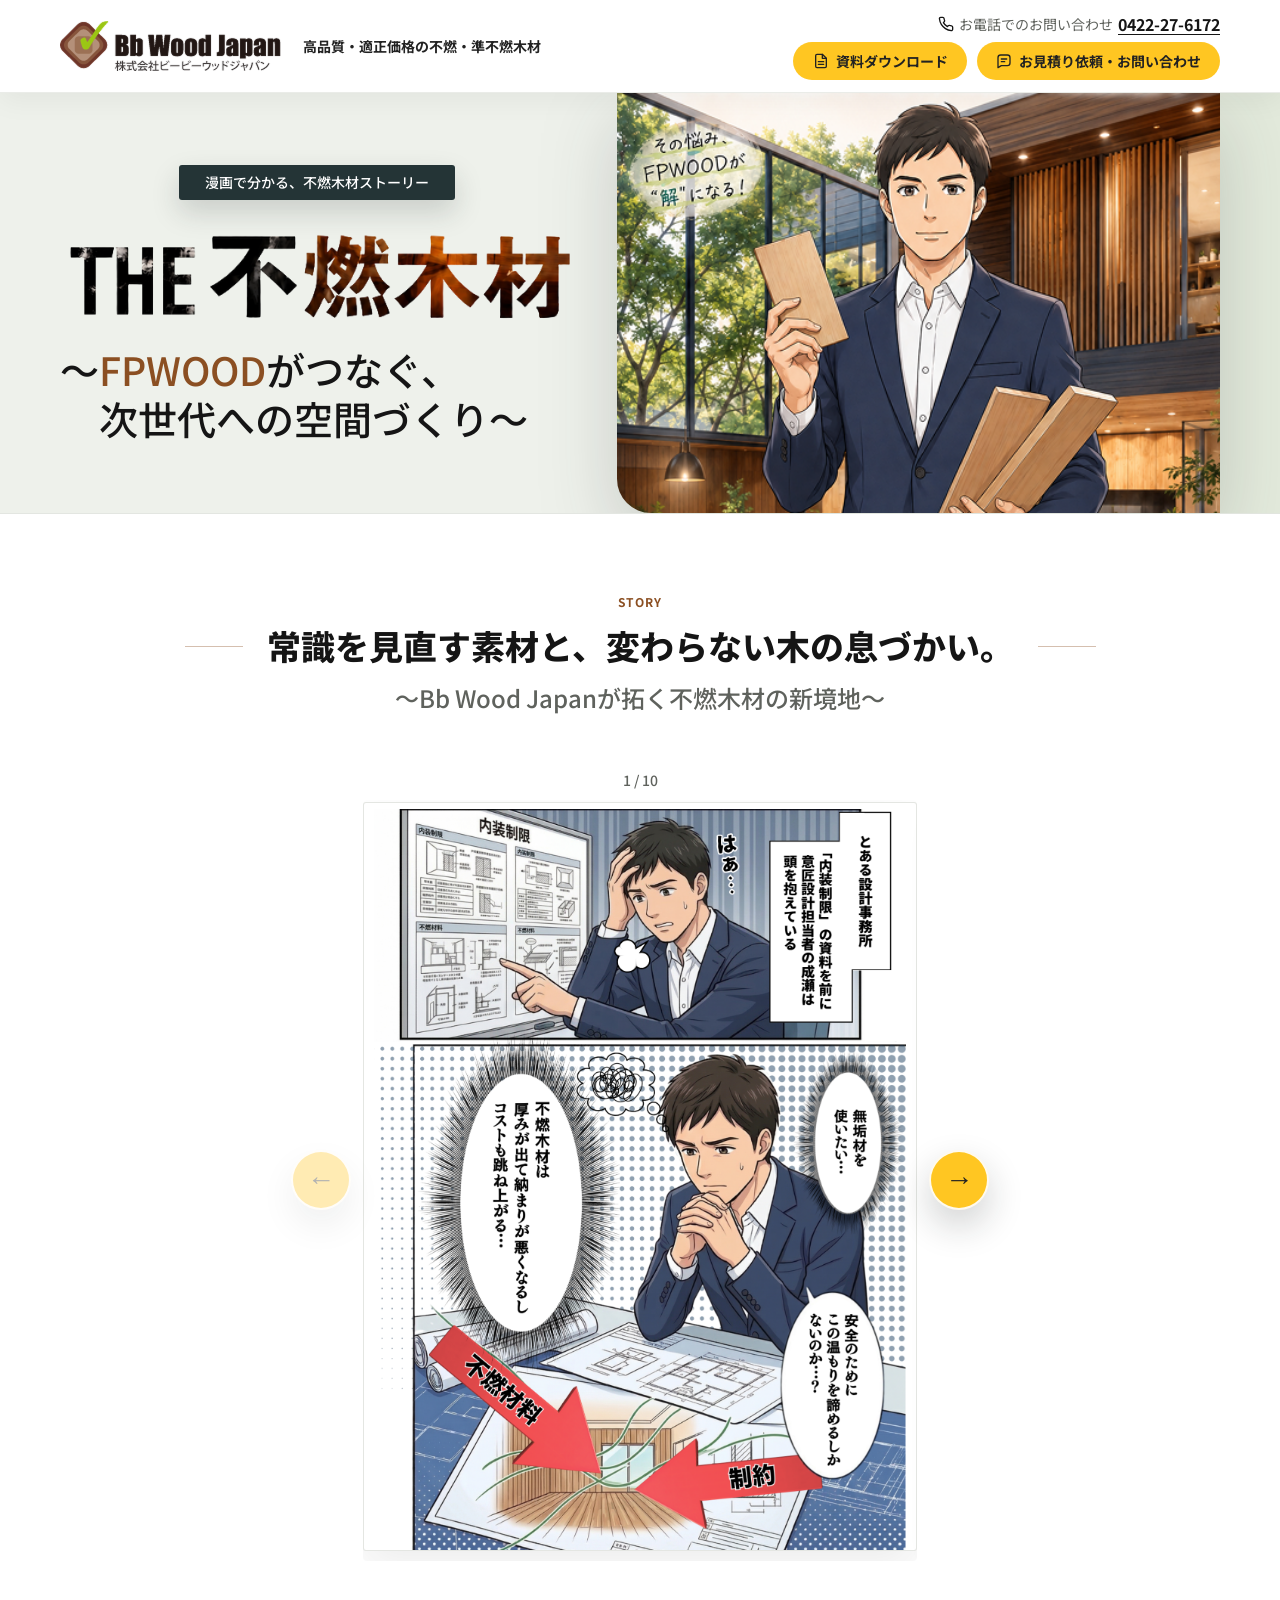
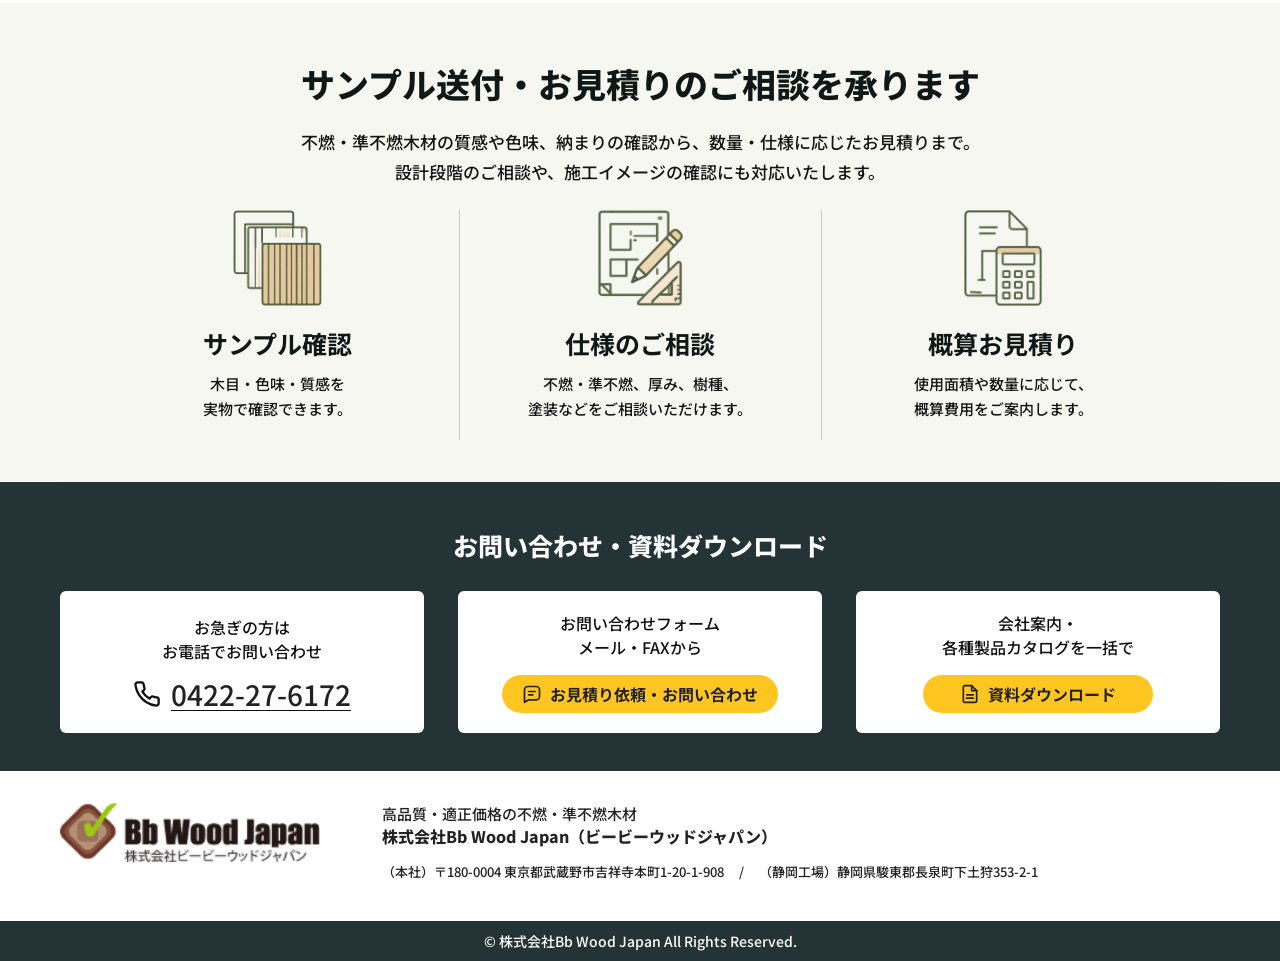
==== lp/manga_n/index.html @ b5bf2263 "Add separate manga LP variants" ====
<!doctype html>
<html lang="ja">
  <head>
    <meta charset="UTF-8" />
    <meta name="viewport" content="width=device-width, initial-scale=1.0" />
    <title>&#x6F2B;&#x753B;&#x3067;&#x5206;&#x304B;&#x308B;&#x3001;&#x4E0D;&#x71C3;&#x6728;&#x6750;&#x30B9;&#x30C8;&#x30FC;&#x30EA;&#x30FC; &#xFF5C; THE &#x4E0D;&#x71C3;&#x6728;&#x6750; &#xFF5E;FPWOOD&#x304C;&#x3064;&#x306A;&#x3050;&#x3001; &#x6B21;&#x4E16;&#x4EE3;&#x3078;&#x306E;&#x7A7A;&#x9593;&#x3065;&#x304F;&#x308A;&#xFF5E; | &#x682A;&#x5F0F;&#x4F1A;&#x793E;Bb Wood Japan</title>
    <link rel="preconnect" href="https://fonts.googleapis.com" />
    <link rel="preconnect" href="https://fonts.gstatic.com" crossorigin />
    <link href="https://fonts.googleapis.com/css2?family=Noto+Sans+JP:wght@400;500;700;800;900&display=swap" rel="stylesheet" />
    <link rel="stylesheet" href="../../assets/css/style.css" />
  </head>
  <body class="manga-slideshow-page manga-single-page">
    <header class="topbar">
      <div class="container topbar-inner">
        <input class="nav-toggle" type="checkbox" id="nav-toggle" />
        <div class="brand">
          <img class="logo-mark" src="../../assets/images/logo.png" alt="" />
          <p class="brand-tagline">&#x9AD8;&#x54C1;&#x8CEA;&#x30FB;&#x9069;&#x6B63;&#x4FA1;&#x683C;&#x306E;&#x4E0D;&#x71C3;&#x30FB;&#x6E96;&#x4E0D;&#x71C3;&#x6728;&#x6750;</p>
        </div>
        <label class="menu-button menu-open" for="nav-toggle" aria-label="menu">
          <span></span>
          <span></span>
          <span></span>
        </label>
        <div class="header-actions">
          <label class="menu-button menu-close" for="nav-toggle" aria-label="close menu">
            <span></span>
            <span></span>
            <span></span>
          </label>
          <p class="header-phone">
            <svg class="header-icon" aria-hidden="true" viewBox="0 0 24 24">
              <path d="M22 16.92v3a2 2 0 0 1-2.18 2 19.79 19.79 0 0 1-8.63-3.07 19.5 19.5 0 0 1-6-6A19.79 19.79 0 0 1 2.12 4.18 2 2 0 0 1 4.11 2h3a2 2 0 0 1 2 1.72c.13.96.35 1.9.66 2.81a2 2 0 0 1-.45 2.11L8.09 9.91a16 16 0 0 0 6 6l1.27-1.27a2 2 0 0 1 2.11-.45c.91.31 1.85.53 2.81.66A2 2 0 0 1 22 16.92Z" />
            </svg>
            <span>&#x304A;&#x96FB;&#x8A71;&#x3067;&#x306E;&#x304A;&#x554F;&#x3044;&#x5408;&#x308F;&#x305B;</span>
            <strong><a class="phone-number" href="tel:0422-27-6172">0422-27-6172</a></strong>
          </p>
          <div class="btn-row">
            <a class="pill" href="https://bbwoodjapan.com/dl">
              <svg class="header-icon" aria-hidden="true" viewBox="0 0 24 24">
                <path d="M14 2H6a2 2 0 0 0-2 2v16a2 2 0 0 0 2 2h12a2 2 0 0 0 2-2V8Z" />
                <path d="M14 2v6h6" />
                <path d="M8 13h8" />
                <path d="M8 17h8" />
              </svg>
              <span>&#x8CC7;&#x6599;&#x30C0;&#x30A6;&#x30F3;&#x30ED;&#x30FC;&#x30C9;</span>
            </a>
            <a class="pill" href="https://bbwoodjapan.com/contact">
              <svg class="header-icon" aria-hidden="true" viewBox="0 0 24 24">
                <path d="M21 15a4 4 0 0 1-4 4H8l-5 3V7a4 4 0 0 1 4-4h10a4 4 0 0 1 4 4Z" />
                <path d="M8 9h8" />
                <path d="M8 13h5" />
              </svg>
              <span>&#x304A;&#x898B;&#x7A4D;&#x308A;&#x4F9D;&#x983C;&#x30FB;&#x304A;&#x554F;&#x3044;&#x5408;&#x308F;&#x305B;</span>
            </a>
          </div>
        </div>
      </div>
    </header>

    <main>
      <section class="hero">
        <div class="container hero-inner">
          <div class="hero-copy">
            <p class="badge">&#x6F2B;&#x753B;&#x3067;&#x5206;&#x304B;&#x308B;&#x3001;&#x4E0D;&#x71C3;&#x6728;&#x6750;&#x30B9;&#x30C8;&#x30FC;&#x30EA;&#x30FC;</p>
            <div class="hero-title-block">
              <h1>
                <img class="manga-title-image" src="../../assets/images/manga_title.png" alt="THE &#x4E0D;&#x71C3;&#x6728;&#x6750;" />
              </h1>
              <p>&#xFF5E;<span class="wood-word">FPWOOD</span>&#x304C;&#x3064;&#x306A;&#x3050;&#x3001;<br class="pc-break" />&#x6B21;&#x4E16;&#x4EE3;&#x3078;&#x306E;&#x7A7A;&#x9593;&#x3065;&#x304F;&#x308A;&#xFF5E;</p>
            </div>
          </div>
          <div class="hero-art">
            <img src="../../assets/images/n_manga/main_visual_pc.png" alt="THE fuen mokuzai main visual" />
          </div>
        </div>
      </section>

      <section class="container intro">
        <h2>&#x5E38;&#x8B58;&#x3092;&#x898B;&#x76F4;&#x3059;&#x7D20;&#x6750;&#x3068;&#x3001;&#x5909;&#x308F;&#x3089;&#x306A;&#x3044;&#x6728;&#x306E;&#x606F;&#x3065;&#x304B;&#x3044;&#x3002;</h2>
        <p>&#x301C;Bb Wood Japan&#x304C;&#x62D3;&#x304F;&#x4E0D;&#x71C3;&#x6728;&#x6750;&#x306E;&#x65B0;&#x5883;&#x5730;&#x301C;</p>
      </section>

      <section class="container manga-reader" aria-label="manga viewer">
        <p class="manga-counter"><span id="manga-current">1</span> / <span id="manga-total">10</span></p>

        <div class="manga-stage">
          <button class="manga-nav manga-prev" type="button" aria-label="previous page">&larr;</button>

          <div class="manga-strip" tabindex="0">
            <article class="manga-page" aria-label="page 1">
              <img src="../../assets/images/n_manga/scene1.png" alt="manga page 1" />
            </article>
            <article class="manga-page" aria-label="page 2">
              <img src="../../assets/images/n_manga/scene2.png" alt="manga page 2" />
            </article>
            <article class="manga-page" aria-label="page 3">
              <img src="../../assets/images/n_manga/scene3.png" alt="manga page 3" />
            </article>
            <article class="manga-page" aria-label="page 4">
              <img src="../../assets/images/n_manga/scene4.png" alt="manga page 4" />
            </article>
            <article class="manga-page" aria-label="page 5">
              <img src="../../assets/images/n_manga/scene5.png" alt="manga page 5" />
            </article>
            <article class="manga-page" aria-label="page 6">
              <img src="../../assets/images/n_manga/scene6.png" alt="manga page 6" />
            </article>
            <article class="manga-page" aria-label="page 7">
              <img src="../../assets/images/n_manga/scene7.png" alt="manga page 7" />
            </article>
            <article class="manga-page" aria-label="page 8">
              <img src="../../assets/images/n_manga/scene8.png" alt="manga page 8" />
            </article>
            <article class="manga-page" aria-label="page 9">
              <img src="../../assets/images/n_manga/scene9.png" alt="manga page 9" />
            </article>
            <article class="manga-page" aria-label="page 10">
              <img src="../../assets/images/n_manga/scene10.png" alt="manga page 10" />
            </article>
          </div>

          <button class="manga-nav manga-next" type="button" aria-label="next page">&rarr;</button>
        </div>
      </section>

      <section class="container cta-card" id="contact">
        <h3>&#x30B5;&#x30F3;&#x30D7;&#x30EB;&#x9001;&#x4ED8;&#x30FB;&#x304A;&#x898B;&#x7A4D;&#x308A;&#x306E;&#x3054;&#x76F8;&#x8AC7;&#x3092;&#x627F;&#x308A;&#x307E;&#x3059;</h3>
        <p class="consult-lead">&#x4E0D;&#x71C3;&#x30FB;&#x6E96;&#x4E0D;&#x71C3;&#x6728;&#x6750;&#x306E;&#x8CEA;&#x611F;&#x3084;&#x8272;&#x5473;&#x3001;&#x7D0D;&#x307E;&#x308A;&#x306E;&#x78BA;&#x8A8D;&#x304B;&#x3089;&#x3001;&#x6570;&#x91CF;&#x30FB;&#x4ED5;&#x69D8;&#x306B;&#x5FDC;&#x3058;&#x305F;&#x304A;&#x898B;&#x7A4D;&#x308A;&#x307E;&#x3067;&#x3002;<br />&#x8A2D;&#x8A08;&#x6BB5;&#x968E;&#x306E;&#x3054;&#x76F8;&#x8AC7;&#x3084;&#x3001;&#x65BD;&#x5DE5;&#x30A4;&#x30E1;&#x30FC;&#x30B8;&#x306E;&#x78BA;&#x8A8D;&#x306B;&#x3082;&#x5BFE;&#x5FDC;&#x3044;&#x305F;&#x3057;&#x307E;&#x3059;&#x3002;</p>
        <div class="consult-grid">
          <div class="consult-item">
            <img class="consult-icon" src="../../assets/images/contact_icon_1.png" alt="" />
            <h4>&#x30B5;&#x30F3;&#x30D7;&#x30EB;&#x78BA;&#x8A8D;</h4>
            <p>&#x6728;&#x76EE;&#x30FB;&#x8272;&#x5473;&#x30FB;&#x8CEA;&#x611F;&#x3092;<br />&#x5B9F;&#x7269;&#x3067;&#x78BA;&#x8A8D;&#x3067;&#x304D;&#x307E;&#x3059;&#x3002;</p>
          </div>
          <div class="consult-item">
            <img class="consult-icon" src="../../assets/images/contact_icon_2.png" alt="" />
            <h4>&#x4ED5;&#x69D8;&#x306E;&#x3054;&#x76F8;&#x8AC7;</h4>
            <p>&#x4E0D;&#x71C3;&#x30FB;&#x6E96;&#x4E0D;&#x71C3;&#x3001;&#x539A;&#x307F;&#x3001;&#x6A39;&#x7A2E;&#x3001;<br />&#x5857;&#x88C5;&#x306A;&#x3069;&#x3092;&#x3054;&#x76F8;&#x8AC7;&#x3044;&#x305F;&#x3060;&#x3051;&#x307E;&#x3059;&#x3002;</p>
          </div>
          <div class="consult-item">
            <img class="consult-icon" src="../../assets/images/contact_icon_3.png" alt="" />
            <h4>&#x6982;&#x7B97;&#x304A;&#x898B;&#x7A4D;&#x308A;</h4>
            <p>&#x4F7F;&#x7528;&#x9762;&#x7A4D;&#x3084;&#x6570;&#x91CF;&#x306B;&#x5FDC;&#x3058;&#x3066;&#x3001;<br />&#x6982;&#x7B97;&#x8CBB;&#x7528;&#x3092;&#x3054;&#x6848;&#x5185;&#x3057;&#x307E;&#x3059;&#x3002;</p>
          </div>
        </div>
      </section>

      <section class="contact-band" id="download">
        <div class="container">
          <h3>&#x304A;&#x554F;&#x3044;&#x5408;&#x308F;&#x305B;&#x30FB;&#x8CC7;&#x6599;&#x30C0;&#x30A6;&#x30F3;&#x30ED;&#x30FC;&#x30C9;</h3>
          <div class="contact-grid">
            <div class="contact-box">
              <p>&#x304A;&#x6025;&#x304E;&#x306E;&#x65B9;&#x306F;<br />&#x304A;&#x96FB;&#x8A71;&#x3067;&#x304A;&#x554F;&#x3044;&#x5408;&#x308F;&#x305B;</p>
              <strong class="contact-phone">
                <svg class="contact-icon" aria-hidden="true" viewBox="0 0 24 24">
                  <path d="M22 16.92v3a2 2 0 0 1-2.18 2 19.79 19.79 0 0 1-8.63-3.07 19.5 19.5 0 0 1-6-6A19.79 19.79 0 0 1 2.12 4.18 2 2 0 0 1 4.11 2h3a2 2 0 0 1 2 1.72c.13.96.35 1.9.66 2.81a2 2 0 0 1-.45 2.11L8.09 9.91a16 16 0 0 0 6 6l1.27-1.27a2 2 0 0 1 2.11-.45c.91.31 1.85.53 2.81.66A2 2 0 0 1 22 16.92Z" />
                </svg>
                <a class="phone-number" href="tel:0422-27-6172">0422-27-6172</a>
              </strong>
            </div>
            <div class="contact-box">
              <p>&#x304A;&#x554F;&#x3044;&#x5408;&#x308F;&#x305B;&#x30D5;&#x30A9;&#x30FC;&#x30E0;<br />&#x30E1;&#x30FC;&#x30EB;&#x30FB;FAX&#x304B;&#x3089;</p>
              <a href="https://bbwoodjapan.com/contact">
                <svg class="contact-icon" aria-hidden="true" viewBox="0 0 24 24">
                  <path d="M21 15a4 4 0 0 1-4 4H8l-5 3V7a4 4 0 0 1 4-4h10a4 4 0 0 1 4 4Z" />
                  <path d="M8 9h8" />
                  <path d="M8 13h5" />
                </svg>
                <span>&#x304A;&#x898B;&#x7A4D;&#x308A;&#x4F9D;&#x983C;&#x30FB;&#x304A;&#x554F;&#x3044;&#x5408;&#x308F;&#x305B;</span>
              </a>
            </div>
            <div class="contact-box">
              <p>&#x4F1A;&#x793E;&#x6848;&#x5185;&#x30FB;<br />&#x5404;&#x7A2E;&#x88FD;&#x54C1;&#x30AB;&#x30BF;&#x30ED;&#x30B0;&#x3092;&#x4E00;&#x62EC;&#x3067;</p>
              <a href="https://bbwoodjapan.com/dl">
                <svg class="contact-icon" aria-hidden="true" viewBox="0 0 24 24">
                  <path d="M14 2H6a2 2 0 0 0-2 2v16a2 2 0 0 0 2 2h12a2 2 0 0 0 2-2V8Z" />
                  <path d="M14 2v6h6" />
                  <path d="M8 13h8" />
                  <path d="M8 17h8" />
                </svg>
                <span>&#x8CC7;&#x6599;&#x30C0;&#x30A6;&#x30F3;&#x30ED;&#x30FC;&#x30C9;</span>
              </a>
            </div>
          </div>
        </div>
      </section>
    </main>

    <footer class="site-footer">
      <div class="container footer-main">
        <img class="footer-logo" src="../../assets/images/logo.png" alt="Bb Wood Japan" />
        <div class="footer-info">
          <p class="footer-lead">&#x9AD8;&#x54C1;&#x8CEA;&#x30FB;&#x9069;&#x6B63;&#x4FA1;&#x683C;&#x306E;&#x4E0D;&#x71C3;&#x30FB;&#x6E96;&#x4E0D;&#x71C3;&#x6728;&#x6750;</p>
          <p class="footer-company">&#x682A;&#x5F0F;&#x4F1A;&#x793E;Bb Wood Japan&#xFF08;&#x30D3;&#x30FC;&#x30D3;&#x30FC;&#x30A6;&#x30C3;&#x30C9;&#x30B8;&#x30E3;&#x30D1;&#x30F3;&#xFF09;</p>
          <p class="footer-address">&#xFF08;&#x672C;&#x793E;&#xFF09;&#x3012;180-0004 &#x6771;&#x4EAC;&#x90FD;&#x6B66;&#x8535;&#x91CE;&#x5E02;&#x5409;&#x7965;&#x5BFA;&#x672C;&#x753A;1-20-1-908 <span>/</span> &#xFF08;&#x9759;&#x5CA1;&#x5DE5;&#x5834;&#xFF09;&#x9759;&#x5CA1;&#x770C;&#x99FF;&#x6771;&#x90E1;&#x9577;&#x6CC9;&#x753A;&#x4E0B;&#x571F;&#x72E9;353-2-1</p>
        </div>
      </div>
      <div class="footer-copy">&copy; &#x682A;&#x5F0F;&#x4F1A;&#x793E;Bb Wood Japan All Rights Reserved.</div>
    </footer>

    <nav class="mobile-fixed-cta" aria-label="mobile contact actions">
      <a href="tel:0422-27-6172">
        <svg class="mobile-fixed-icon" aria-hidden="true" viewBox="0 0 24 24">
          <path d="M22 16.92v3a2 2 0 0 1-2.18 2 19.79 19.79 0 0 1-8.63-3.07 19.5 19.5 0 0 1-6-6A19.79 19.79 0 0 1 2.12 4.18 2 2 0 0 1 4.11 2h3a2 2 0 0 1 2 1.72c.13.96.35 1.9.66 2.81a2 2 0 0 1-.45 2.11L8.09 9.91a16 16 0 0 0 6 6l1.27-1.27a2 2 0 0 1 2.11-.45c.91.31 1.85.53 2.81.66A2 2 0 0 1 22 16.92Z" />
        </svg>
        <span>&#x96FB;&#x8A71;</span>
      </a>
      <a href="https://bbwoodjapan.com/contact">
        <svg class="mobile-fixed-icon" aria-hidden="true" viewBox="0 0 24 24">
          <path d="M21 15a4 4 0 0 1-4 4H8l-5 3V7a4 4 0 0 1 4-4h10a4 4 0 0 1 4 4Z" />
          <path d="M8 9h8" />
          <path d="M8 13h5" />
        </svg>
        <span>&#x304A;&#x554F;&#x3044;&#x5408;&#x308F;&#x305B;</span>
      </a>
      <a href="https://bbwoodjapan.com/dl">
        <svg class="mobile-fixed-icon" aria-hidden="true" viewBox="0 0 24 24">
          <path d="M14 2H6a2 2 0 0 0-2 2v16a2 2 0 0 0 2 2h12a2 2 0 0 0 2-2V8Z" />
          <path d="M14 2v6h6" />
          <path d="M8 13h8" />
          <path d="M8 17h8" />
        </svg>
        <span>&#x8CC7;&#x6599;&#x30C0;&#x30A6;&#x30F3;&#x30ED;&#x30FC;&#x30C9;</span>
      </a>
    </nav>

    <script>
      const strip = document.querySelector(".manga-strip");
      const pages = Array.from(document.querySelectorAll(".manga-page"));
      const prevButton = document.querySelector(".manga-prev");
      const nextButton = document.querySelector(".manga-next");
      const current = document.querySelector("#manga-current");
      const total = document.querySelector("#manga-total");
      const topbar = document.querySelector(".topbar");
      const mobileFixedCta = document.querySelector(".mobile-fixed-cta");
      const contactBand = document.querySelector(".contact-band");
      let isDragging = false;
      let dragStartX = 0;
      let dragStartScrollLeft = 0;
      let dragStartIndex = 0;
      let dragDelta = 0;

      total.textContent = pages.length;

      const updateMangaPageHeight = () => {
        const viewportHeight = window.visualViewport?.height || window.innerHeight;
        const headerHeight = topbar?.offsetHeight || 0;
        const counterHeight = document.querySelector(".manga-counter")?.offsetHeight || 0;
        const stripStyle = window.getComputedStyle(strip);
        const counterStyle = window.getComputedStyle(document.querySelector(".manga-counter"));
        const stripVerticalSpace =
          parseFloat(stripStyle.paddingTop) +
          parseFloat(stripStyle.paddingBottom) +
          4;
        const counterSpace =
          counterHeight +
          parseFloat(counterStyle.marginTop) +
          parseFloat(counterStyle.marginBottom);
        const readerInset = window.matchMedia("(max-width: 800px)").matches ? 8 : 12;
        const fixedCtaHeight =
          window.matchMedia("(max-width: 800px)").matches && mobileFixedCta
            ? mobileFixedCta.offsetHeight
            : 0;
        const pageHeight = Math.max(
          240,
          Math.floor(viewportHeight - headerHeight - counterSpace - stripVerticalSpace - readerInset - fixedCtaHeight)
        );

        document.documentElement.style.setProperty("--manga-page-height", `${pageHeight}px`);
      };

      const updateMobileFixedCta = () => {
        if (!mobileFixedCta || !contactBand) return;

        const isMobile = window.matchMedia("(max-width: 800px)").matches;
        const viewportHeight = window.visualViewport?.height || window.innerHeight;
        const shouldHide = isMobile && window.scrollY + viewportHeight >= contactBand.offsetTop;

        mobileFixedCta.classList.toggle("is-hidden", shouldHide);
      };

      const getActiveIndex = () => {
        const stripCenter = strip.scrollLeft + strip.clientWidth / 2;
        return pages.reduce((closestIndex, page, index) => {
          const pageCenter = page.offsetLeft + page.clientWidth / 2;
          const closestPage = pages[closestIndex];
          const closestCenter = closestPage.offsetLeft + closestPage.clientWidth / 2;
          return Math.abs(pageCenter - stripCenter) < Math.abs(closestCenter - stripCenter)
            ? index
            : closestIndex;
        }, 0);
      };

      const updateControls = () => {
        const index = getActiveIndex();
        current.textContent = index + 1;
        prevButton.disabled = index === 0;
        nextButton.disabled = index === pages.length - 1;
      };

      const scrollToPage = (index) => {
        pages[index].scrollIntoView({ behavior: "smooth", block: "nearest", inline: "center" });
      };

      const endDrag = (event) => {
        if (!isDragging) return;

        isDragging = false;
        strip.classList.remove("is-dragging");

        if (strip.hasPointerCapture(event.pointerId)) {
          strip.releasePointerCapture(event.pointerId);
        }

        const pageChangeThreshold = strip.clientWidth * 0.12;
        const targetIndex =
          Math.abs(dragDelta) > pageChangeThreshold
            ? dragStartIndex + (dragDelta < 0 ? 1 : -1)
            : getActiveIndex();

        scrollToPage(Math.max(0, Math.min(targetIndex, pages.length - 1)));
      };

      prevButton.addEventListener("click", () => scrollToPage(Math.max(getActiveIndex() - 1, 0)));
      nextButton.addEventListener("click", () => scrollToPage(Math.min(getActiveIndex() + 1, pages.length - 1)));
      strip.addEventListener("pointerdown", (event) => {
        if (!event.isPrimary || event.button > 0) return;

        isDragging = true;
        dragStartX = event.clientX;
        dragStartScrollLeft = strip.scrollLeft;
        dragStartIndex = getActiveIndex();
        dragDelta = 0;
        strip.classList.add("is-dragging");
        strip.setPointerCapture(event.pointerId);
      });
      strip.addEventListener("pointermove", (event) => {
        if (!isDragging) return;

        dragDelta = event.clientX - dragStartX;
        strip.scrollLeft = dragStartScrollLeft - dragDelta;
      });
      strip.addEventListener("pointerup", endDrag);
      strip.addEventListener("pointercancel", endDrag);
      strip.addEventListener("scroll", () => window.requestAnimationFrame(updateControls), { passive: true });
      window.addEventListener("scroll", updateMobileFixedCta, { passive: true });
      window.addEventListener("resize", () => {
        updateMangaPageHeight();
        updateControls();
        updateMobileFixedCta();
      });
      window.visualViewport?.addEventListener("resize", () => {
        updateMangaPageHeight();
        updateControls();
        updateMobileFixedCta();
      });
      updateMangaPageHeight();
      updateControls();
      updateMobileFixedCta();
    </script>
  </body>
</html>
---- assets/css/style.css ----
:root {
  --text: #151515;
  --muted: #5f625d;
  --line: #e2e4df;
  --soft: #f3f5ef;
  --surface: #fff;
  --accent: #7faa36;
  --wood: #8b623f;
  --dark: #243436;
  --ink: #101817;
  --shadow: 0 18px 48px rgba(22, 28, 24, 0.12);
  --shadow-strong: 0 28px 70px rgba(20, 28, 24, 0.18);
  --manga-page-height: 720px;
  --manga-page-width: min(680px, calc(var(--manga-page-height) * 0.74), 100%);
}

* { box-sizing: border-box; }

body {
  margin: 0;
  font-family: "Noto Sans JP", "Yu Gothic", "Meiryo", sans-serif;
  color: var(--text);
  background: #f7f8f4;
  line-height: 1.6;
  text-rendering: optimizeLegibility;
}

main {
  background: #fff;
}

img { max-width: 100%; }

.pc-break {
  display: inline;
}

.container {
  width: min(1160px, calc(100% - 56px));
  margin: 0 auto;
}

.topbar {
  position: sticky;
  top: 0;
  z-index: 10;
  background: rgba(255, 255, 255, 0.94);
  border-bottom: 1px solid rgba(226, 228, 223, 0.7);
  box-shadow: 0 8px 26px rgba(20, 28, 24, 0.05);
  backdrop-filter: blur(10px);
}

.topbar-inner {
  min-height: 92px;
  display: flex;
  align-items: center;
  justify-content: space-between;
  gap: 20px;
}

.nav-toggle,
.menu-button {
  display: none;
}

.brand {
  display: flex;
  align-items: center;
  gap: 22px;
  min-width: 0;
}

.brand > div {
  min-width: 0;
}

.logo-mark {
  width: 221px;
  height: 50px;
  display: block;
  object-fit: contain;
  flex: 0 0 auto;
}

.brand-tagline {
  margin: 0;
  color: #222;
  font-size: 14px;
  font-weight: 700;
  line-height: 1.35;
  white-space: nowrap;
}

.brand-name {
  margin: 0;
  font-size: 25px;
  font-weight: 900;
  line-height: 0.98;
  white-space: nowrap;
}

.brand-sub {
  margin: 4px 0 0;
  color: var(--muted);
  font-size: 12px;
  line-height: 1;
  white-space: nowrap;
}

.header-actions {
  text-align: right;
  font-size: 14px;
  color: var(--muted);
}

.header-actions p {
  margin: 0 0 5px;
}

.header-phone {
  display: inline-flex;
  align-items: center;
  justify-content: flex-end;
  gap: 5px;
}

.header-actions strong {
  font-size: 16px;
  color: var(--text);
  text-decoration: underline;
  text-decoration-thickness: 1px;
  text-underline-offset: 3px;
}

.phone-number {
  color: inherit;
  text-decoration: inherit;
}

.btn-row {
  display: flex;
  justify-content: flex-end;
  gap: 10px;
}

.header-icon {
  width: 16px;
  height: 16px;
  display: inline-block;
  flex: 0 0 auto;
  fill: none;
  stroke: currentColor;
  stroke-width: 2;
  stroke-linecap: round;
  stroke-linejoin: round;
}

.header-phone .header-icon {
  color: var(--text);
}

.pill {
  min-width: 174px;
  border-radius: 999px;
  background: #ffc622;
  color: #222;
  border: 1px solid transparent;
  display: inline-flex;
  align-items: center;
  justify-content: center;
  gap: 7px;
  padding: 7px 18px;
  font-size: 14px;
  font-weight: 700;
  text-decoration: none;
  white-space: nowrap;
  transition: transform 0.18s ease, box-shadow 0.18s ease, background 0.18s ease;
}

.pill:hover {
  background: #ffd24a;
  box-shadow: 0 10px 24px rgba(26, 34, 30, 0.12);
  transform: translateY(-1px);
}

.hero {
  position: relative;
  isolation: isolate;
  background:
    linear-gradient(90deg, #eef1eb 0%, #eef1eb 50%, #e3eadc 50%, #e3eadc 100%);
  border-bottom: 1px solid rgba(226, 228, 223, 0.8);
  overflow: hidden;
}

.hero::before {
  content: "";
  position: absolute;
  inset: 32px max(24px, calc((100vw - 1160px) / 2)) 32px;
  z-index: -1;
  border: 1px solid transparent;
  background: transparent;
  box-shadow: none;
}

.hero-inner {
  display: grid;
  grid-template-columns: minmax(420px, 0.92fr) minmax(520px, 1.08fr);
  align-items: center;
  gap: 44px;
  min-height: 420px;
}

.hero-copy {
  text-align: center;
  padding: 54px 0 52px;
}

.hero-title-block {
  display: inline-block;
  text-align: left;
}

.badge {
  margin: 0 0 28px;
  background: var(--dark);
  color: #fff;
  display: inline-block;
  padding: 8px 26px;
  border-radius: 3px;
  font-size: 14px;
  font-weight: 500;
  line-height: 1.35;
  box-shadow: 0 12px 28px rgba(36, 46, 44, 0.18);
}

.hero h1 {
  margin: 0 0 18px;
  line-height: 1;
}

.manga-title-image {
  display: block;
  width: min(540px, 100%);
  height: auto;
}

.hero-title-block p {
  margin: 0;
  padding-left: 1em;
  text-indent: -1em;
  font-size: clamp(29px, 3.05vw, 42px);
  line-height: 1.25;
  font-weight: 500;
}

.wood-word {
  color: #8b4f22;
}

.hero-art {
  align-self: stretch;
  display: flex;
  align-items: flex-end;
  justify-content: center;
  overflow: visible;
  filter: drop-shadow(0 28px 38px rgba(27, 34, 31, 0.18));
}

.hero-art img {
  display: block;
  width: min(100%, 660px);
  height: 420px;
  max-height: none;
  object-fit: cover;
  object-position: left top;
  border-radius: 0 0 0 34px;
}

.intro {
  position: relative;
  text-align: center;
  padding: 78px 0 52px;
}

.intro::before {
  content: "STORY";
  display: flex;
  align-items: center;
  justify-content: center;
  width: fit-content;
  gap: 12px;
  margin: 0 auto 12px;
  color: #8b4f22;
  font-size: 12px;
  font-weight: 700;
  letter-spacing: 0.08em;
}

.intro::after {
  content: none;
}

.intro h2 {
  position: relative;
  display: inline-block;
  margin: 0 0 10px;
  font-size: clamp(24px, 3.6vw, 34px);
  line-height: 1.35;
  font-weight: 800;
}

.intro h2::before,
.intro h2::after {
  content: "";
  position: absolute;
  top: 50%;
  width: 58px;
  height: 1px;
  background: rgba(139, 79, 34, 0.36);
}

.intro h2::before {
  right: calc(100% + 24px);
}

.intro h2::after {
  left: calc(100% + 24px);
}

.intro p {
  margin: 0;
  color: var(--muted);
  font-size: 24px;
  font-weight: 500;
}

.manga-reader {
  width: 100%;
  max-width: none;
  background: #fff;
  padding-bottom: 42px;
}

.manga-slideshow-page .manga-page {
  background: var(--surface);
  border: 1px solid rgba(226, 228, 223, 0.9);
  border-radius: 3px;
  color: #444;
  overflow: hidden;
  font-weight: 700;
  box-shadow: 0 16px 42px rgba(25, 30, 28, 0.08);
}

.manga-slideshow-page .manga-page img {
  display: block;
  width: 100%;
}

.manga-slideshow-page .manga-nav {
  position: absolute;
  top: 50%;
  z-index: 2;
  width: 60px;
  height: 60px;
  border: 2px solid rgba(255, 255, 255, 0.92);
  border-radius: 999px;
  background: #ffc622;
  color: #222;
  display: inline-grid;
  place-items: center;
  font-size: 28px;
  font-weight: 500;
  cursor: pointer;
  box-shadow: 0 16px 36px rgba(25, 30, 28, 0.2);
  transform: translateY(-50%);
  transition: transform 0.18s ease, box-shadow 0.18s ease, opacity 0.18s ease;
}

.manga-slideshow-page .manga-nav:hover:not(:disabled) {
  transform: translateY(calc(-50% - 1px));
  background: #ffd24a;
  box-shadow: 0 18px 38px rgba(25, 30, 28, 0.24);
}

.manga-slideshow-page .manga-nav:disabled {
  cursor: default;
  opacity: 0.34;
}

.manga-slideshow-page .manga-counter {
  margin: 0 0 8px;
  color: var(--muted);
  font-size: 14px;
  font-weight: 500;
  text-align: center;
}

.manga-slideshow-page .manga-stage {
  position: relative;
  width: min(820px, 100%);
  margin: 0 auto;
}

.manga-slideshow-page .manga-prev {
  left: 24px;
}

.manga-slideshow-page .manga-next {
  right: 24px;
}

.manga-slideshow-page .manga-strip {
  display: flex;
  gap: 28px;
  overflow-x: auto;
  overscroll-behavior-x: contain;
  scroll-snap-type: x mandatory;
  scroll-padding-inline: 70px;
  padding: 2px 70px 10px;
  border-radius: 4px;
  cursor: grab;
  touch-action: pan-y;
  user-select: none;
  scrollbar-width: thin;
  scrollbar-color: rgba(36, 52, 54, 0.38) transparent;
}

.manga-slideshow-page .manga-strip.is-dragging {
  cursor: grabbing;
  scroll-snap-type: none;
}

.manga-slideshow-page .manga-strip::-webkit-scrollbar {
  height: 10px;
}

.manga-slideshow-page .manga-strip::-webkit-scrollbar-track {
  background: transparent;
}

.manga-slideshow-page .manga-strip::-webkit-scrollbar-thumb {
  background: rgba(36, 52, 54, 0.34);
  border-radius: 999px;
}

.manga-slideshow-page .manga-page {
  flex: 0 0 var(--manga-page-width);
  height: var(--manga-page-height);
  min-height: 0;
  display: grid;
  place-items: center;
  scroll-snap-align: center;
}

.manga-slideshow-page .manga-page img {
  width: calc(100% - 12px);
  height: calc(100% - 12px);
  max-width: 100%;
  max-height: 100%;
  object-fit: contain;
  pointer-events: none;
  -webkit-user-drag: none;
}

.manga-single-page .manga-stage {
  width: min(760px, calc(var(--manga-page-height) * 0.74), calc(100% - 144px));
}

.manga-single-page .manga-strip {
  padding-inline: 0;
  scroll-padding-inline: 0;
  scrollbar-width: none;
}

.manga-single-page .manga-strip::-webkit-scrollbar {
  display: none;
}

.manga-single-page .manga-page {
  flex-basis: 100%;
}

.manga-single-page .manga-prev {
  left: -72px;
}

.manga-single-page .manga-next {
  right: -72px;
}

.cta-card {
  position: relative;
  display: block;
  background: #f5f7f0;
  padding: 58px 36px 42px;
  margin-bottom: 0;
  text-align: center;
  box-shadow: 0 0 0 100vmax #f5f7f0;
  clip-path: inset(0 -100vmax);
}

.cta-card h3 {
  margin: 0 0 20px;
  color: #101817;
  font-size: clamp(24px, 3.2vw, 34px);
  font-weight: 800;
  letter-spacing: 0;
  line-height: 1.35;
}

.cta-card p {
  margin: 0;
}

.consult-lead {
  color: #151515;
  font-size: 17px;
  font-weight: 500;
  line-height: 1.75;
}

.consult-grid {
  display: grid;
  grid-template-columns: repeat(3, minmax(0, 1fr));
  gap: 0;
  margin-top: 24px;
}

.consult-item {
  position: relative;
  padding: 0 34px 18px;
}

.consult-item + .consult-item {
  border-left: 1px solid #d7c7ae;
}

.consult-icon {
  width: 96px;
  height: 96px;
  margin-bottom: 14px;
  object-fit: contain;
}

.consult-item h4 {
  margin: 0 0 10px;
  color: #101817;
  font-size: 25px;
  font-weight: 700;
  line-height: 1.35;
}

.consult-item p {
  color: #151515;
  font-size: 15px;
  font-weight: 500;
  line-height: 1.7;
}

.contact-band {
  background: var(--dark);
  color: #fff;
  padding: 46px 0 38px;
}

.contact-band h3 {
  margin: 0 0 28px;
  text-align: center;
  font-size: 25px;
  line-height: 1.4;
  font-weight: 800;
}

.contact-grid {
  display: grid;
  grid-template-columns: repeat(3, minmax(0, 1fr));
  gap: 34px;
}

.contact-box {
  min-height: 124px;
  background: #fff;
  border-radius: 6px;
  color: #111;
  display: flex;
  flex-direction: column;
  align-items: center;
  justify-content: center;
  padding: 20px 18px;
  text-align: center;
}

.contact-box p {
  margin: 0 0 16px;
  font-size: 16px;
  line-height: 1.5;
  font-weight: 500;
}

.contact-box strong {
  font-size: 28px;
  line-height: 1.1;
  font-weight: 500;
  text-decoration: underline;
  text-decoration-thickness: 1px;
  text-underline-offset: 4px;
}

.contact-phone {
  display: inline-flex;
  align-items: center;
  gap: 10px;
}

.contact-icon {
  width: 20px;
  height: 20px;
  display: inline-block;
  flex: 0 0 auto;
  fill: none;
  stroke: currentColor;
  stroke-width: 2;
  stroke-linecap: round;
  stroke-linejoin: round;
}

.contact-phone .contact-icon {
  width: 28px;
  height: 28px;
  text-decoration: none;
}

.contact-box .contact-phone .phone-number {
  min-width: 0;
  border-radius: 0;
  background: transparent;
  display: inline;
  gap: 0;
  padding: 0;
  font-size: inherit;
  font-weight: inherit;
  line-height: inherit;
}

.contact-box a {
  min-width: 230px;
  border-radius: 999px;
  background: #ffc622;
  color: #222;
  display: inline-flex;
  align-items: center;
  justify-content: center;
  gap: 8px;
  padding: 9px 20px;
  font-size: 16px;
  font-weight: 700;
  line-height: 1.3;
  text-decoration: none;
  transition: transform 0.18s ease, box-shadow 0.18s ease, background 0.18s ease;
}

.contact-box a:not(.phone-number):hover {
  background: #ffd24a;
  box-shadow: 0 10px 24px rgba(26, 34, 30, 0.12);
  transform: translateY(-1px);
}

.site-footer {
  background: #fff;
  color: #222;
}

.footer-main {
  min-height: 150px;
  display: grid;
  grid-template-columns: 280px 1fr;
  align-items: start;
  gap: 42px;
  padding: 32px 0;
}

.footer-logo {
  width: 260px;
  height: auto;
  display: block;
}

.footer-info p {
  margin: 0;
}

.footer-lead {
  font-size: 15px;
  font-weight: 500;
  line-height: 1.45;
}

.footer-company {
  font-size: 16px;
  font-weight: 800;
  line-height: 1.45;
}

.footer-address {
  margin-top: 14px !important;
  font-size: 13px;
  font-weight: 500;
  line-height: 1.6;
}

.footer-address span {
  display: inline-block;
  margin: 0 12px;
}

.footer-copy {
  background: var(--dark);
  color: #fff;
  min-height: 40px;
  display: grid;
  place-items: center;
  padding: 8px 16px;
  font-size: 14px;
  font-weight: 500;
  text-align: center;
}

.mobile-fixed-cta {
  display: none;
}

@media (min-width: 801px) and (max-width: 1012px) {
  .topbar-inner {
    min-height: 102px;
  }

  .brand {
    align-items: center;
    flex-direction: column;
    gap: 6px;
    width: fit-content;
    flex: 0 0 auto;
    text-align: center;
  }

  .brand .logo-mark {
    margin-inline: auto;
  }

  .brand-tagline {
    font-size: 12px;
    width: 100%;
    text-align: center;
  }
}

@media (max-width: 800px) {
  .container {
    width: min(100% - 32px, 560px);
  }

  .topbar {
    position: sticky;
  }

  .topbar-inner {
    position: relative;
    min-height: 0;
    display: block;
    padding: 12px 0;
  }

  .brand {
    align-items: center;
    flex-direction: column;
    gap: 4px;
    padding-right: 58px;
    width: fit-content;
    min-width: 0;
    text-align: center;
  }

  .logo-mark {
    width: min(221px, calc(100vw - 112px));
    height: auto;
    margin-inline: auto;
  }

  .brand-tagline {
    font-size: 12px;
    line-height: 1.35;
    white-space: normal;
  }

  .brand-name {
    font-size: 28px;
    line-height: 0.95;
  }

  .brand-sub {
    margin-top: 6px;
    font-size: 12px;
  }

  .menu-button {
    position: absolute;
    top: 50%;
    right: 0;
    width: 42px;
    height: 42px;
    border: 1px solid rgba(226, 228, 223, 0.95);
    border-radius: 999px;
    background: #fff;
    display: inline-flex;
    flex: 0 0 auto;
    flex-direction: column;
    align-items: center;
    justify-content: center;
    gap: 5px;
    cursor: pointer;
    box-shadow: 0 10px 26px rgba(22, 28, 24, 0.1);
    transform: translateY(-50%);
  }

  .menu-close {
    display: none;
  }

  .menu-button span {
    width: 22px;
    height: 2px;
    border-radius: 999px;
    background: #222;
    display: block;
    transition: transform 0.2s ease, opacity 0.2s ease;
  }

  .header-actions {
    display: none;
    width: 100%;
    position: relative;
    text-align: left;
    font-size: 15px;
    margin-top: 12px;
    padding: 14px;
    border: 1px solid #e2e2e2;
    border-radius: 14px;
    background: #fff;
    box-shadow: 0 18px 44px rgba(20, 28, 24, 0.16);
  }

  .nav-toggle:checked ~ .header-actions {
    display: block;
  }

  .nav-toggle:checked ~ .menu-open {
    display: none;
  }

  .nav-toggle:checked ~ .header-actions .menu-close {
    position: absolute;
    top: 32px;
    right: 14px;
    z-index: 2;
    display: inline-flex;
    transform: translateY(-50%);
  }

  .nav-toggle:checked ~ .header-actions .menu-close span:nth-child(1) {
    transform: translateY(8px) rotate(45deg);
  }

  .nav-toggle:checked ~ .header-actions .menu-close span:nth-child(2) {
    opacity: 0;
  }

  .nav-toggle:checked ~ .header-actions .menu-close span:nth-child(3) {
    transform: translateY(-8px) rotate(-45deg);
  }

  .header-actions p {
    margin: 0 0 10px;
    padding-bottom: 10px;
    border-bottom: 1px solid #eee;
  }

  .header-phone {
    display: flex;
    justify-content: center;
    align-items: center;
    flex-wrap: wrap;
    gap: 6px;
    padding-inline: 52px;
    text-align: center;
  }

  .header-actions strong {
    font-size: 22px;
  }

  .phone-number {
    display: inline-block;
    margin-top: 4px;
  }

  .btn-row {
    justify-content: flex-start;
    flex-wrap: wrap;
    gap: 12px;
  }

  .pill {
    min-width: 0;
    width: 100%;
    min-height: 44px;
    padding: 10px 18px;
    font-size: 15px;
    background: #ffc622;
    color: #222;
    font-weight: 700;
  }

  .hero {
    background: linear-gradient(180deg, #f1f4ed 0%, #f1f4ed 62%, #e6ece0 100%);
  }

  .hero::before {
    inset: 16px;
  }

  .hero-inner {
    grid-template-columns: 1fr;
    gap: 0;
    min-height: 0;
    padding-top: 36px;
  }

  .hero-copy {
    padding: 0 0 24px;
  }

  .badge {
    margin-bottom: 26px;
    padding: 7px 18px;
    font-size: 17px;
  }

  .hero h1 {
    margin-bottom: 18px;
  }

  .manga-title-image {
    width: min(100%, 430px);
    margin-inline: auto;
  }

  .hero-title-block p {
    font-size: 28px;
    text-align: center;
    padding-left: 0;
    text-indent: 0;
  }

  .pc-break {
    display: inline;
  }

  .hero-art img {
    width: min(100%, 430px);
    height: auto;
    max-height: none;
    object-fit: contain;
    object-position: center top;
    border-radius: 24px 24px 0 0;
  }

  .intro {
    padding: 44px 0 32px;
  }

  .intro::before {
    margin-bottom: 12px;
  }

  .intro h2 {
    font-size: 23px;
  }

  .intro h2::before,
  .intro h2::after {
    display: none;
  }

  .intro p {
    font-size: 14px;
  }

  .manga-reader {
    width: 100%;
    padding-bottom: 28px;
  }

  .manga-slideshow-page .manga-stage {
    width: min(100%, calc(100% - 32px));
  }

  .manga-slideshow-page .manga-nav {
    width: 48px;
    height: 48px;
    font-size: 23px;
  }

  .manga-slideshow-page .manga-strip {
    gap: 18px;
    scroll-padding-inline: 40px;
    padding: 2px 40px 8px;
  }

  .manga-slideshow-page .manga-prev {
    left: 8px;
  }

  .manga-slideshow-page .manga-next {
    right: 8px;
  }

  .manga-slideshow-page .manga-page {
    flex-basis: var(--manga-page-width);
  }

  .manga-slideshow-page .manga-page {
    height: auto;
    display: block;
  }

  .manga-slideshow-page .manga-page img {
    width: 100%;
    height: auto;
    max-height: none;
  }

  .manga-single-page .manga-strip {
    padding-inline: 0;
    scroll-padding-inline: 0;
  }

  .manga-single-page .manga-stage {
    width: min(calc(var(--manga-page-height) * 0.74), calc(100% - 96px));
  }

  .manga-single-page .manga-page {
    flex-basis: 100%;
  }

  .manga-single-page .manga-prev {
    left: -48px;
  }

  .manga-single-page .manga-next {
    right: -48px;
  }

  .contact-grid {
    grid-template-columns: 1fr;
    gap: 22px;
  }

  .cta-card {
    padding: 36px 18px 24px;
    margin-bottom: 0;
  }

  .cta-card h3 {
    font-size: 23px;
  }

  .consult-lead {
    font-size: 14px;
    line-height: 1.75;
  }

  .consult-grid {
    grid-template-columns: 1fr;
    margin-top: 28px;
  }

  .consult-item {
    padding: 0 0 28px;
  }

  .consult-item + .consult-item {
    border-left: 0;
    border-top: 1px solid #d7c7ae;
    padding-top: 28px;
  }

  .consult-icon {
    width: 82px;
    height: 82px;
    margin-bottom: 10px;
  }

  .consult-item h4 {
    font-size: 22px;
  }

  .consult-item p {
    font-size: 14px;
  }

  .footer-main {
    min-height: 0;
    grid-template-columns: 1fr;
    gap: 18px;
    padding: 30px 0;
    text-align: left;
  }

  .footer-logo {
    width: min(260px, 100%);
  }

  .footer-address span {
    display: none;
  }

  .mobile-fixed-cta {
    position: fixed;
    right: 0;
    bottom: 0;
    left: 0;
    z-index: 20;
    display: grid;
    grid-template-columns: repeat(3, minmax(0, 1fr));
    gap: 0;
    padding: 0 8px env(safe-area-inset-bottom);
    background: transparent;
    border-top: 0;
    box-shadow: 0 -12px 30px rgba(20, 28, 24, 0.1);
    transition: transform 0.22s ease, opacity 0.22s ease, visibility 0.22s ease;
  }

  .mobile-fixed-cta.is-hidden {
    opacity: 0;
    visibility: hidden;
    transform: translateY(100%);
  }

  .mobile-fixed-cta a {
    min-width: 0;
    min-height: 50px;
    border-radius: 8px 8px 0 0;
    background: #ffc622;
    color: #222;
    display: inline-flex;
    flex-direction: column;
    align-items: center;
    justify-content: center;
    gap: 3px;
    padding: 6px 4px;
    font-size: 11px;
    font-weight: 700;
    line-height: 1.15;
    text-align: center;
    text-decoration: none;
    box-shadow: 0 -6px 16px rgba(20, 28, 24, 0.1);
    transition: background 0.18s ease, transform 0.18s ease;
  }

  .mobile-fixed-cta a:first-child {
    background: var(--dark);
    color: #fff;
  }

  .mobile-fixed-cta a:active {
    transform: translateY(1px);
  }

  .mobile-fixed-icon {
    width: 18px;
    height: 18px;
    fill: none;
    stroke: currentColor;
    stroke-width: 2;
    stroke-linecap: round;
    stroke-linejoin: round;
  }

}

@media (max-width: 420px) {
  .logo-mark {
    width: min(190px, calc(100vw - 104px));
    height: auto;
  }

  .brand-tagline {
    font-size: 11px;
  }

  .brand-name {
    font-size: 24px;
  }

  .brand-sub {
    font-size: 10px;
  }
}
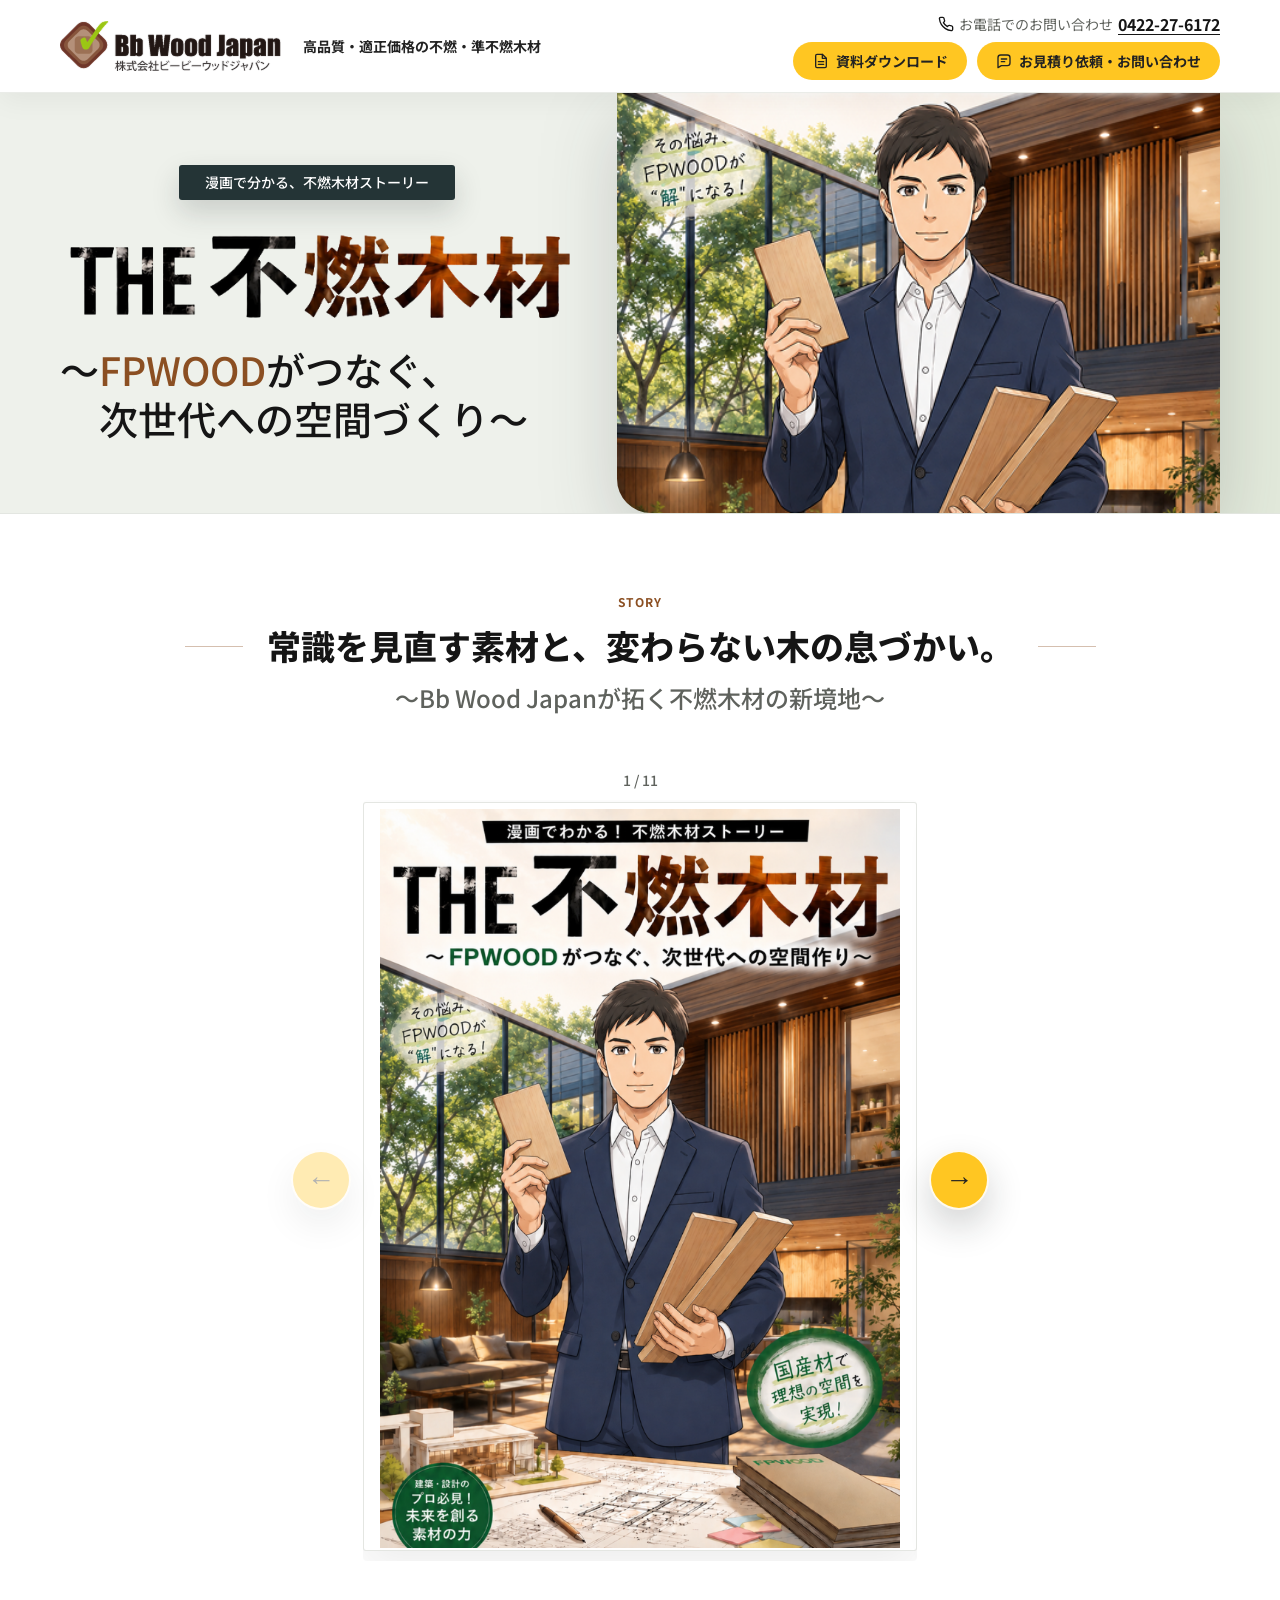
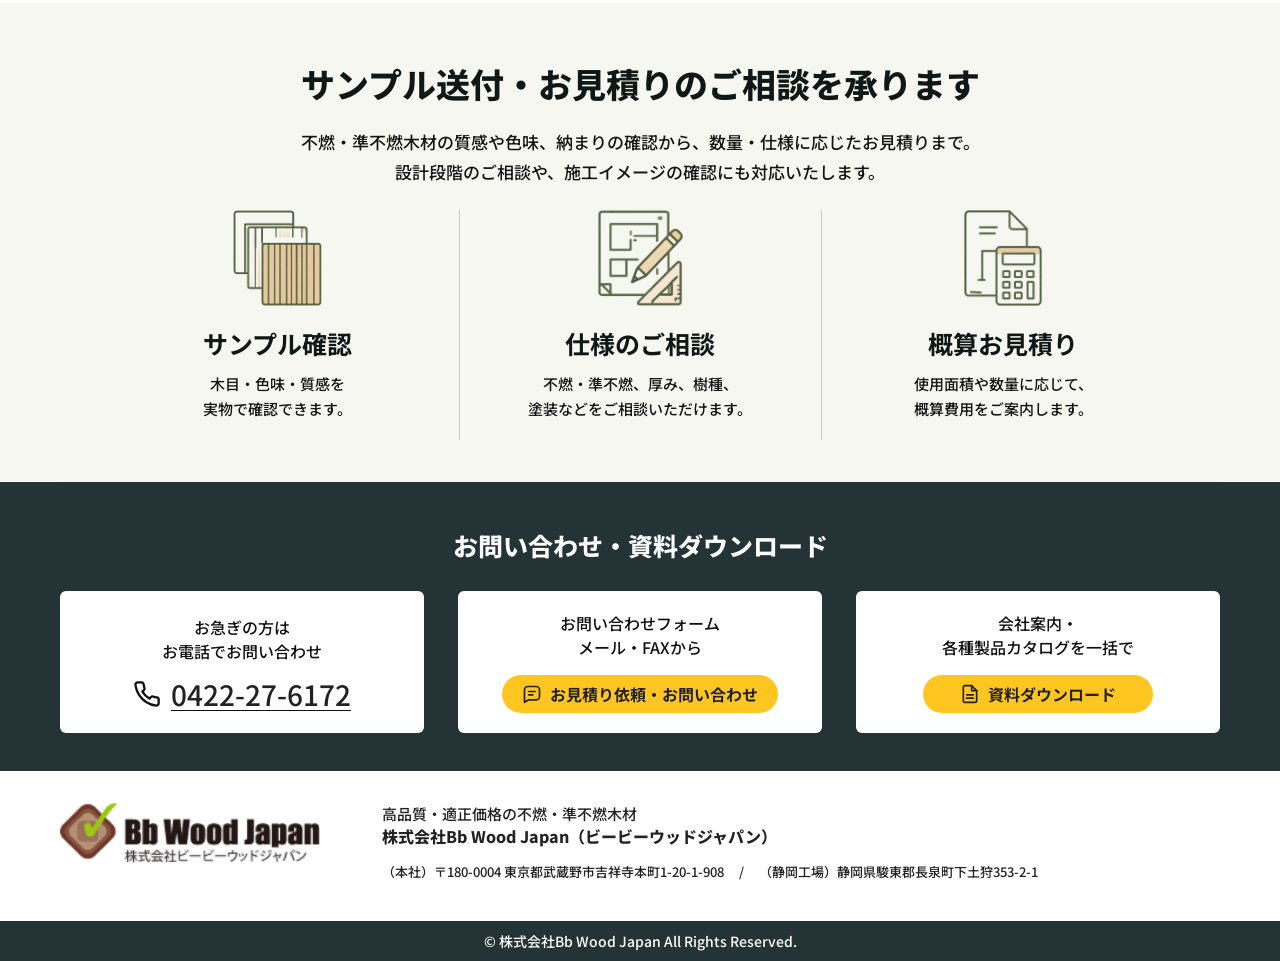
==== commit d649c594: "Add opening manga pages" ====
--- a/lp/manga_n/index.html
+++ b/lp/manga_n/index.html
@@ -82,41 +82,44 @@
       </section>
 
       <section class="container manga-reader" aria-label="manga viewer">
-        <p class="manga-counter"><span id="manga-current">1</span> / <span id="manga-total">10</span></p>
+        <p class="manga-counter"><span id="manga-current">1</span> / <span id="manga-total">11</span></p>
 
         <div class="manga-stage">
           <button class="manga-nav manga-prev" type="button" aria-label="previous page">&larr;</button>
 
           <div class="manga-strip" tabindex="0">
             <article class="manga-page" aria-label="page 1">
-              <img src="../../assets/images/n_manga/scene1.png" alt="manga page 1" />
+              <img src="../../assets/images/n_manga/scene0.png" alt="manga page 1" />
             </article>
             <article class="manga-page" aria-label="page 2">
-              <img src="../../assets/images/n_manga/scene2.png" alt="manga page 2" />
+              <img src="../../assets/images/n_manga/scene1.png" alt="manga page 2" />
             </article>
             <article class="manga-page" aria-label="page 3">
-              <img src="../../assets/images/n_manga/scene3.png" alt="manga page 3" />
+              <img src="../../assets/images/n_manga/scene2.png" alt="manga page 3" />
             </article>
             <article class="manga-page" aria-label="page 4">
-              <img src="../../assets/images/n_manga/scene4.png" alt="manga page 4" />
+              <img src="../../assets/images/n_manga/scene3.png" alt="manga page 4" />
             </article>
             <article class="manga-page" aria-label="page 5">
-              <img src="../../assets/images/n_manga/scene5.png" alt="manga page 5" />
+              <img src="../../assets/images/n_manga/scene4.png" alt="manga page 5" />
             </article>
             <article class="manga-page" aria-label="page 6">
-              <img src="../../assets/images/n_manga/scene6.png" alt="manga page 6" />
+              <img src="../../assets/images/n_manga/scene5.png" alt="manga page 6" />
             </article>
             <article class="manga-page" aria-label="page 7">
-              <img src="../../assets/images/n_manga/scene7.png" alt="manga page 7" />
+              <img src="../../assets/images/n_manga/scene6.png" alt="manga page 7" />
             </article>
             <article class="manga-page" aria-label="page 8">
-              <img src="../../assets/images/n_manga/scene8.png" alt="manga page 8" />
+              <img src="../../assets/images/n_manga/scene7.png" alt="manga page 8" />
             </article>
             <article class="manga-page" aria-label="page 9">
-              <img src="../../assets/images/n_manga/scene9.png" alt="manga page 9" />
+              <img src="../../assets/images/n_manga/scene8.png" alt="manga page 9" />
             </article>
             <article class="manga-page" aria-label="page 10">
-              <img src="../../assets/images/n_manga/scene10.png" alt="manga page 10" />
+              <img src="../../assets/images/n_manga/scene9.png" alt="manga page 10" />
+            </article>
+            <article class="manga-page" aria-label="page 11">
+              <img src="../../assets/images/n_manga/scene10.png" alt="manga page 11" />
             </article>
           </div>
 
--- a/assets/css/style.css
+++ b/assets/css/style.css
@@ -453,7 +453,7 @@
 }
 
 .manga-slideshow-page .manga-page img {
-  width: calc(100% - 12px);
+  width: calc(100% - 24px);
   height: calc(100% - 12px);
   max-width: 100%;
   max-height: 100%;
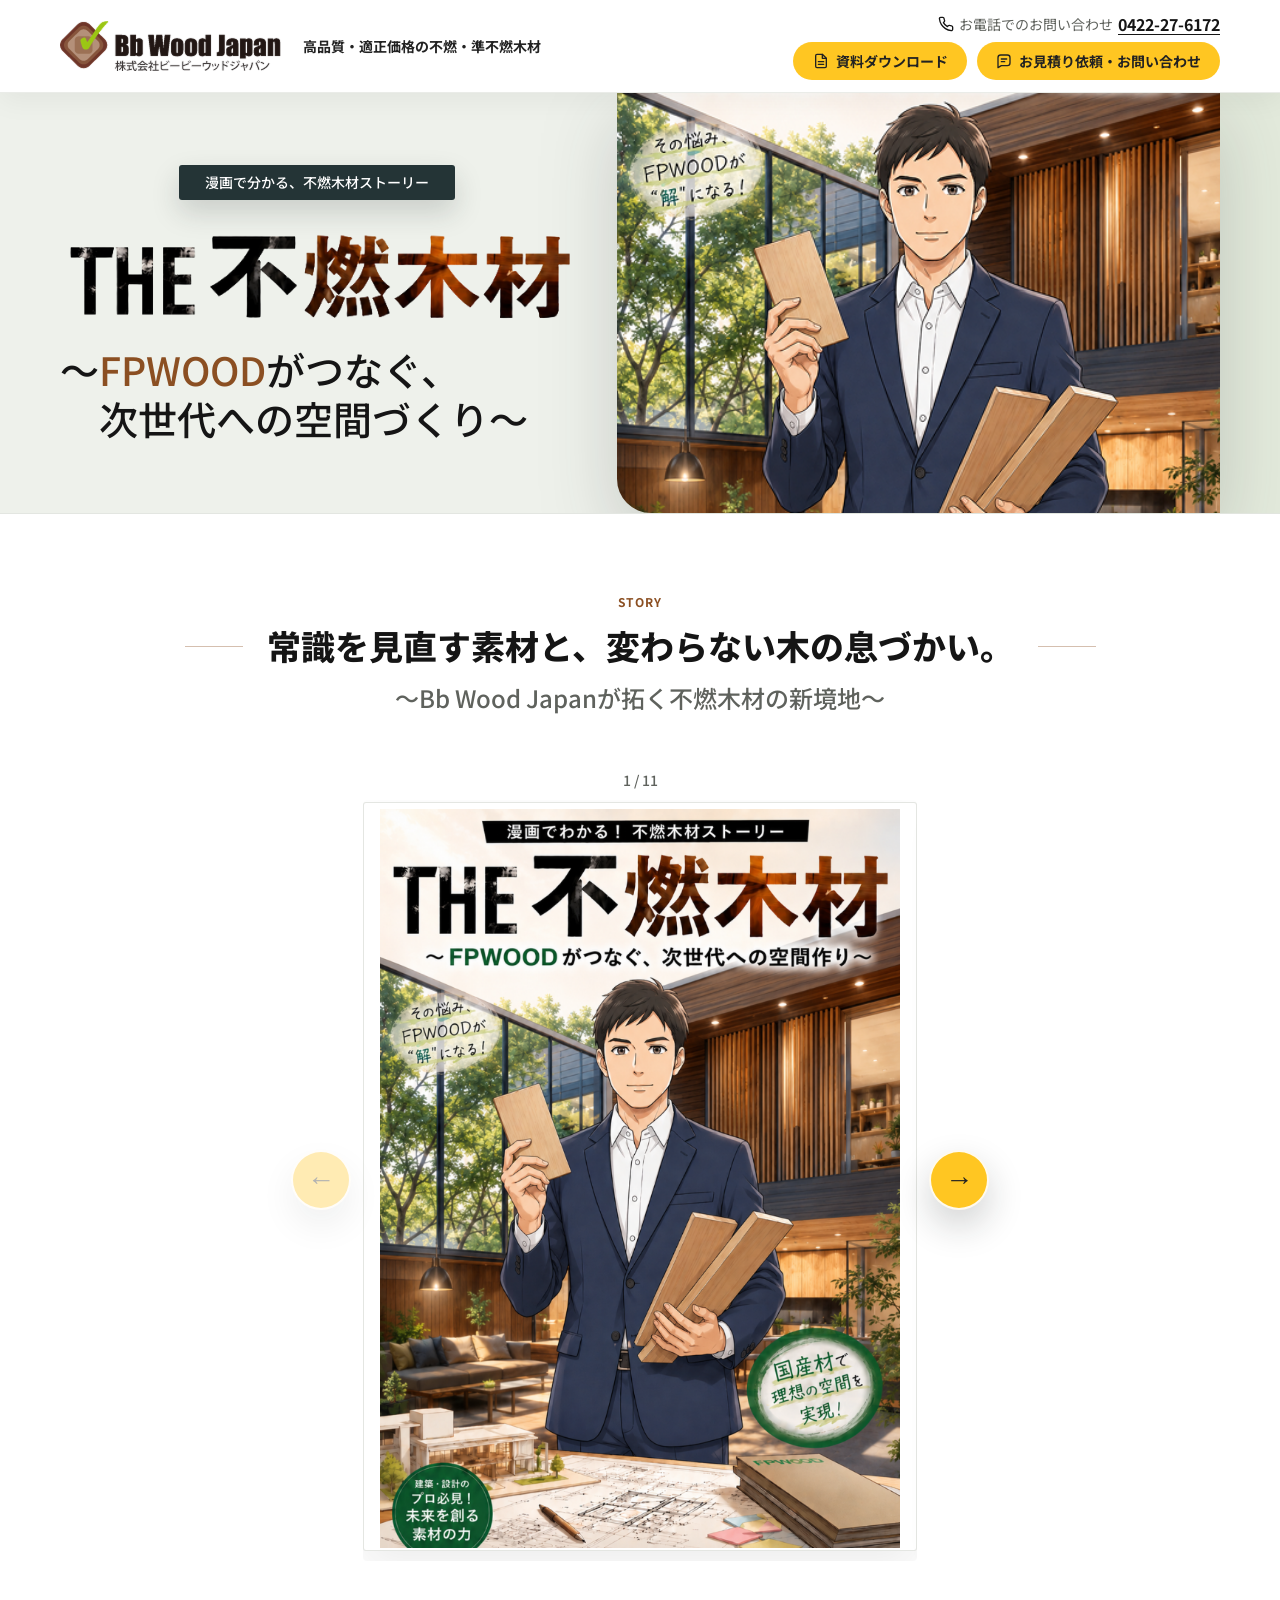
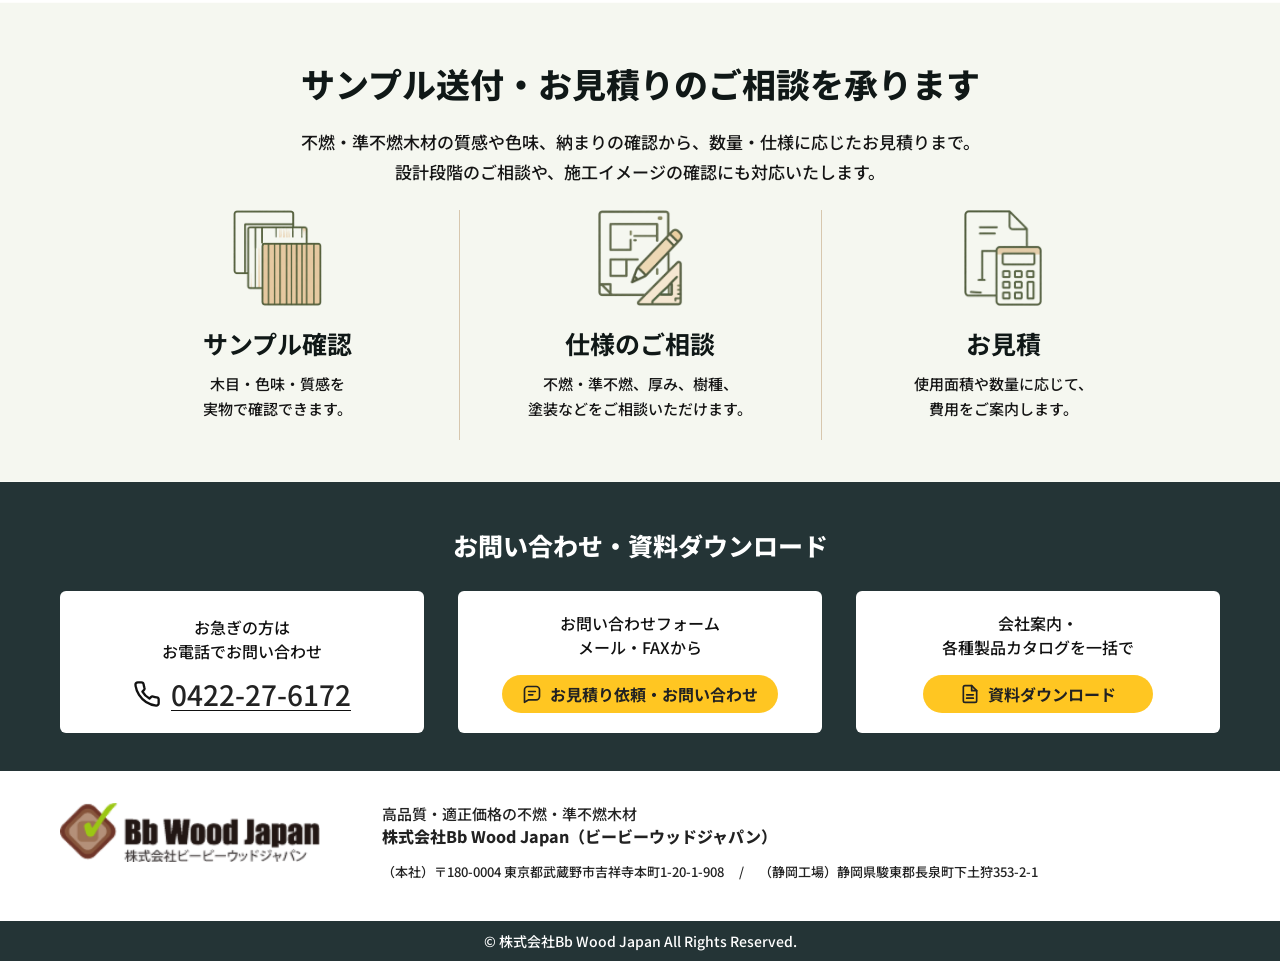
==== commit a4fe0090: "Move assets under lp" ====
--- a/lp/manga_n/index.html
+++ b/lp/manga_n/index.html
@@ -7,14 +7,14 @@
     <link rel="preconnect" href="https://fonts.googleapis.com" />
     <link rel="preconnect" href="https://fonts.gstatic.com" crossorigin />
     <link href="https://fonts.googleapis.com/css2?family=Noto+Sans+JP:wght@400;500;700;800;900&display=swap" rel="stylesheet" />
-    <link rel="stylesheet" href="../../assets/css/style.css" />
+    <link rel="stylesheet" href="../assets/css/style.css" />
   </head>
   <body class="manga-slideshow-page manga-single-page">
     <header class="topbar">
       <div class="container topbar-inner">
         <input class="nav-toggle" type="checkbox" id="nav-toggle" />
         <div class="brand">
-          <img class="logo-mark" src="../../assets/images/logo.png" alt="" />
+          <img class="logo-mark" src="../assets/images/logo.png" alt="" />
           <p class="brand-tagline">&#x9AD8;&#x54C1;&#x8CEA;&#x30FB;&#x9069;&#x6B63;&#x4FA1;&#x683C;&#x306E;&#x4E0D;&#x71C3;&#x30FB;&#x6E96;&#x4E0D;&#x71C3;&#x6728;&#x6750;</p>
         </div>
         <label class="menu-button menu-open" for="nav-toggle" aria-label="menu">
@@ -65,13 +65,13 @@
             <p class="badge">&#x6F2B;&#x753B;&#x3067;&#x5206;&#x304B;&#x308B;&#x3001;&#x4E0D;&#x71C3;&#x6728;&#x6750;&#x30B9;&#x30C8;&#x30FC;&#x30EA;&#x30FC;</p>
             <div class="hero-title-block">
               <h1>
-                <img class="manga-title-image" src="../../assets/images/manga_title.png" alt="THE &#x4E0D;&#x71C3;&#x6728;&#x6750;" />
+                <img class="manga-title-image" src="../assets/images/manga_title.png" alt="THE &#x4E0D;&#x71C3;&#x6728;&#x6750;" />
               </h1>
               <p>&#xFF5E;<span class="wood-word">FPWOOD</span>&#x304C;&#x3064;&#x306A;&#x3050;&#x3001;<br class="pc-break" />&#x6B21;&#x4E16;&#x4EE3;&#x3078;&#x306E;&#x7A7A;&#x9593;&#x3065;&#x304F;&#x308A;&#xFF5E;</p>
             </div>
           </div>
           <div class="hero-art">
-            <img src="../../assets/images/n_manga/main_visual_pc.png" alt="THE fuen mokuzai main visual" />
+            <img src="../assets/images/n_manga/main_visual_pc.png" alt="THE fuen mokuzai main visual" />
           </div>
         </div>
       </section>
@@ -89,37 +89,37 @@
 
           <div class="manga-strip" tabindex="0">
             <article class="manga-page" aria-label="page 1">
-              <img src="../../assets/images/n_manga/scene0.png" alt="manga page 1" />
+              <img src="../assets/images/n_manga/scene0.png" alt="manga page 1" />
             </article>
             <article class="manga-page" aria-label="page 2">
-              <img src="../../assets/images/n_manga/scene1.png" alt="manga page 2" />
+              <img src="../assets/images/n_manga/scene1.png" alt="manga page 2" />
             </article>
             <article class="manga-page" aria-label="page 3">
-              <img src="../../assets/images/n_manga/scene2.png" alt="manga page 3" />
+              <img src="../assets/images/n_manga/scene2.png" alt="manga page 3" />
             </article>
             <article class="manga-page" aria-label="page 4">
-              <img src="../../assets/images/n_manga/scene3.png" alt="manga page 4" />
+              <img src="../assets/images/n_manga/scene3.png" alt="manga page 4" />
             </article>
             <article class="manga-page" aria-label="page 5">
-              <img src="../../assets/images/n_manga/scene4.png" alt="manga page 5" />
+              <img src="../assets/images/n_manga/scene4.png" alt="manga page 5" />
             </article>
             <article class="manga-page" aria-label="page 6">
-              <img src="../../assets/images/n_manga/scene5.png" alt="manga page 6" />
+              <img src="../assets/images/n_manga/scene5.png" alt="manga page 6" />
             </article>
             <article class="manga-page" aria-label="page 7">
-              <img src="../../assets/images/n_manga/scene6.png" alt="manga page 7" />
+              <img src="../assets/images/n_manga/scene6.png" alt="manga page 7" />
             </article>
             <article class="manga-page" aria-label="page 8">
-              <img src="../../assets/images/n_manga/scene7.png" alt="manga page 8" />
+              <img src="../assets/images/n_manga/scene7.png" alt="manga page 8" />
             </article>
             <article class="manga-page" aria-label="page 9">
-              <img src="../../assets/images/n_manga/scene8.png" alt="manga page 9" />
+              <img src="../assets/images/n_manga/scene8.png" alt="manga page 9" />
             </article>
             <article class="manga-page" aria-label="page 10">
-              <img src="../../assets/images/n_manga/scene9.png" alt="manga page 10" />
+              <img src="../assets/images/n_manga/scene9.png" alt="manga page 10" />
             </article>
             <article class="manga-page" aria-label="page 11">
-              <img src="../../assets/images/n_manga/scene10.png" alt="manga page 11" />
+              <img src="../assets/images/n_manga/scene10.png" alt="manga page 11" />
             </article>
           </div>
 
@@ -132,19 +132,19 @@
         <p class="consult-lead">&#x4E0D;&#x71C3;&#x30FB;&#x6E96;&#x4E0D;&#x71C3;&#x6728;&#x6750;&#x306E;&#x8CEA;&#x611F;&#x3084;&#x8272;&#x5473;&#x3001;&#x7D0D;&#x307E;&#x308A;&#x306E;&#x78BA;&#x8A8D;&#x304B;&#x3089;&#x3001;&#x6570;&#x91CF;&#x30FB;&#x4ED5;&#x69D8;&#x306B;&#x5FDC;&#x3058;&#x305F;&#x304A;&#x898B;&#x7A4D;&#x308A;&#x307E;&#x3067;&#x3002;<br />&#x8A2D;&#x8A08;&#x6BB5;&#x968E;&#x306E;&#x3054;&#x76F8;&#x8AC7;&#x3084;&#x3001;&#x65BD;&#x5DE5;&#x30A4;&#x30E1;&#x30FC;&#x30B8;&#x306E;&#x78BA;&#x8A8D;&#x306B;&#x3082;&#x5BFE;&#x5FDC;&#x3044;&#x305F;&#x3057;&#x307E;&#x3059;&#x3002;</p>
         <div class="consult-grid">
           <div class="consult-item">
-            <img class="consult-icon" src="../../assets/images/contact_icon_1.png" alt="" />
+            <img class="consult-icon" src="../assets/images/contact_icon_1.png" alt="" />
             <h4>&#x30B5;&#x30F3;&#x30D7;&#x30EB;&#x78BA;&#x8A8D;</h4>
             <p>&#x6728;&#x76EE;&#x30FB;&#x8272;&#x5473;&#x30FB;&#x8CEA;&#x611F;&#x3092;<br />&#x5B9F;&#x7269;&#x3067;&#x78BA;&#x8A8D;&#x3067;&#x304D;&#x307E;&#x3059;&#x3002;</p>
           </div>
           <div class="consult-item">
-            <img class="consult-icon" src="../../assets/images/contact_icon_2.png" alt="" />
+            <img class="consult-icon" src="../assets/images/contact_icon_2.png" alt="" />
             <h4>&#x4ED5;&#x69D8;&#x306E;&#x3054;&#x76F8;&#x8AC7;</h4>
             <p>&#x4E0D;&#x71C3;&#x30FB;&#x6E96;&#x4E0D;&#x71C3;&#x3001;&#x539A;&#x307F;&#x3001;&#x6A39;&#x7A2E;&#x3001;<br />&#x5857;&#x88C5;&#x306A;&#x3069;&#x3092;&#x3054;&#x76F8;&#x8AC7;&#x3044;&#x305F;&#x3060;&#x3051;&#x307E;&#x3059;&#x3002;</p>
           </div>
           <div class="consult-item">
-            <img class="consult-icon" src="../../assets/images/contact_icon_3.png" alt="" />
-            <h4>&#x6982;&#x7B97;&#x304A;&#x898B;&#x7A4D;&#x308A;</h4>
-            <p>&#x4F7F;&#x7528;&#x9762;&#x7A4D;&#x3084;&#x6570;&#x91CF;&#x306B;&#x5FDC;&#x3058;&#x3066;&#x3001;<br />&#x6982;&#x7B97;&#x8CBB;&#x7528;&#x3092;&#x3054;&#x6848;&#x5185;&#x3057;&#x307E;&#x3059;&#x3002;</p>
+            <img class="consult-icon" src="../assets/images/contact_icon_3.png" alt="" />
+            <h4>&#x304A;&#x898B;&#x7A4D;</h4>
+            <p>&#x4F7F;&#x7528;&#x9762;&#x7A4D;&#x3084;&#x6570;&#x91CF;&#x306B;&#x5FDC;&#x3058;&#x3066;&#x3001;<br />&#x8CBB;&#x7528;&#x3092;&#x3054;&#x6848;&#x5185;&#x3057;&#x307E;&#x3059;&#x3002;</p>
           </div>
         </div>
       </section>
@@ -192,7 +192,7 @@
 
     <footer class="site-footer">
       <div class="container footer-main">
-        <img class="footer-logo" src="../../assets/images/logo.png" alt="Bb Wood Japan" />
+        <img class="footer-logo" src="../assets/images/logo.png" alt="Bb Wood Japan" />
         <div class="footer-info">
           <p class="footer-lead">&#x9AD8;&#x54C1;&#x8CEA;&#x30FB;&#x9069;&#x6B63;&#x4FA1;&#x683C;&#x306E;&#x4E0D;&#x71C3;&#x30FB;&#x6E96;&#x4E0D;&#x71C3;&#x6728;&#x6750;</p>
           <p class="footer-company">&#x682A;&#x5F0F;&#x4F1A;&#x793E;Bb Wood Japan&#xFF08;&#x30D3;&#x30FC;&#x30D3;&#x30FC;&#x30A6;&#x30C3;&#x30C9;&#x30B8;&#x30E3;&#x30D1;&#x30F3;&#xFF09;</p>
--- a/lp/assets/css/style.css
+++ b/lp/assets/css/style.css
@@ -0,0 +1,1208 @@
+:root {
+  --text: #151515;
+  --muted: #5f625d;
+  --line: #e2e4df;
+  --soft: #f3f5ef;
+  --surface: #fff;
+  --accent: #7faa36;
+  --wood: #8b623f;
+  --dark: #243436;
+  --ink: #101817;
+  --shadow: 0 18px 48px rgba(22, 28, 24, 0.12);
+  --shadow-strong: 0 28px 70px rgba(20, 28, 24, 0.18);
+  --manga-page-height: 720px;
+  --manga-page-width: min(680px, calc(var(--manga-page-height) * 0.74), 100%);
+}
+
+* { box-sizing: border-box; }
+
+body {
+  margin: 0;
+  font-family: "Noto Sans JP", "Yu Gothic", "Meiryo", sans-serif;
+  color: var(--text);
+  background: #f7f8f4;
+  line-height: 1.6;
+  text-rendering: optimizeLegibility;
+}
+
+main {
+  background: #fff;
+}
+
+img { max-width: 100%; }
+
+.pc-break {
+  display: inline;
+}
+
+.container {
+  width: min(1160px, calc(100% - 56px));
+  margin: 0 auto;
+}
+
+.topbar {
+  position: sticky;
+  top: 0;
+  z-index: 10;
+  background: rgba(255, 255, 255, 0.94);
+  border-bottom: 1px solid rgba(226, 228, 223, 0.7);
+  box-shadow: 0 8px 26px rgba(20, 28, 24, 0.05);
+  backdrop-filter: blur(10px);
+}
+
+.topbar-inner {
+  min-height: 92px;
+  display: flex;
+  align-items: center;
+  justify-content: space-between;
+  gap: 20px;
+}
+
+.nav-toggle,
+.menu-button {
+  display: none;
+}
+
+.brand {
+  display: flex;
+  align-items: center;
+  gap: 22px;
+  min-width: 0;
+}
+
+.brand > div {
+  min-width: 0;
+}
+
+.logo-mark {
+  width: 221px;
+  height: 50px;
+  display: block;
+  object-fit: contain;
+  flex: 0 0 auto;
+}
+
+.brand-tagline {
+  margin: 0;
+  color: #222;
+  font-size: 14px;
+  font-weight: 700;
+  line-height: 1.35;
+  white-space: nowrap;
+}
+
+.brand-name {
+  margin: 0;
+  font-size: 25px;
+  font-weight: 900;
+  line-height: 0.98;
+  white-space: nowrap;
+}
+
+.brand-sub {
+  margin: 4px 0 0;
+  color: var(--muted);
+  font-size: 12px;
+  line-height: 1;
+  white-space: nowrap;
+}
+
+.header-actions {
+  text-align: right;
+  font-size: 14px;
+  color: var(--muted);
+}
+
+.header-actions p {
+  margin: 0 0 5px;
+}
+
+.header-phone {
+  display: inline-flex;
+  align-items: center;
+  justify-content: flex-end;
+  gap: 5px;
+}
+
+.header-actions strong {
+  font-size: 16px;
+  color: var(--text);
+  text-decoration: underline;
+  text-decoration-thickness: 1px;
+  text-underline-offset: 3px;
+}
+
+.phone-number {
+  color: inherit;
+  text-decoration: inherit;
+}
+
+.btn-row {
+  display: flex;
+  justify-content: flex-end;
+  gap: 10px;
+}
+
+.header-icon {
+  width: 16px;
+  height: 16px;
+  display: inline-block;
+  flex: 0 0 auto;
+  fill: none;
+  stroke: currentColor;
+  stroke-width: 2;
+  stroke-linecap: round;
+  stroke-linejoin: round;
+}
+
+.header-phone .header-icon {
+  color: var(--text);
+}
+
+.pill {
+  min-width: 174px;
+  border-radius: 999px;
+  background: #ffc622;
+  color: #222;
+  border: 1px solid transparent;
+  display: inline-flex;
+  align-items: center;
+  justify-content: center;
+  gap: 7px;
+  padding: 7px 18px;
+  font-size: 14px;
+  font-weight: 700;
+  text-decoration: none;
+  white-space: nowrap;
+  transition: transform 0.18s ease, box-shadow 0.18s ease, background 0.18s ease;
+}
+
+.pill:hover {
+  background: #ffd24a;
+  box-shadow: 0 10px 24px rgba(26, 34, 30, 0.12);
+  transform: translateY(-1px);
+}
+
+.hero {
+  position: relative;
+  isolation: isolate;
+  background:
+    linear-gradient(90deg, #eef1eb 0%, #eef1eb 50%, #e3eadc 50%, #e3eadc 100%);
+  border-bottom: 1px solid rgba(226, 228, 223, 0.8);
+  overflow: hidden;
+}
+
+.hero::before {
+  content: "";
+  position: absolute;
+  inset: 32px max(24px, calc((100vw - 1160px) / 2)) 32px;
+  z-index: -1;
+  border: 1px solid transparent;
+  background: transparent;
+  box-shadow: none;
+}
+
+.hero-inner {
+  display: grid;
+  grid-template-columns: minmax(420px, 0.92fr) minmax(520px, 1.08fr);
+  align-items: center;
+  gap: 44px;
+  min-height: 420px;
+}
+
+.hero-copy {
+  text-align: center;
+  padding: 54px 0 52px;
+}
+
+.hero-title-block {
+  display: inline-block;
+  text-align: left;
+}
+
+.badge {
+  margin: 0 0 28px;
+  background: var(--dark);
+  color: #fff;
+  display: inline-block;
+  padding: 8px 26px;
+  border-radius: 3px;
+  font-size: 14px;
+  font-weight: 500;
+  line-height: 1.35;
+  box-shadow: 0 12px 28px rgba(36, 46, 44, 0.18);
+}
+
+.hero h1 {
+  margin: 0 0 18px;
+  line-height: 1;
+}
+
+.manga-title-image {
+  display: block;
+  width: min(540px, 100%);
+  height: auto;
+}
+
+.hero-title-block p {
+  margin: 0;
+  padding-left: 1em;
+  text-indent: -1em;
+  font-size: clamp(29px, 3.05vw, 42px);
+  line-height: 1.25;
+  font-weight: 500;
+}
+
+.wood-word {
+  color: #8b4f22;
+}
+
+.hero-art {
+  align-self: stretch;
+  display: flex;
+  align-items: flex-end;
+  justify-content: center;
+  overflow: visible;
+  filter: drop-shadow(0 28px 38px rgba(27, 34, 31, 0.18));
+}
+
+.hero-art img {
+  display: block;
+  width: min(100%, 660px);
+  height: 420px;
+  max-height: none;
+  object-fit: cover;
+  object-position: left top;
+  border-radius: 0 0 0 34px;
+}
+
+.intro {
+  position: relative;
+  text-align: center;
+  padding: 78px 0 52px;
+}
+
+.intro::before {
+  content: "STORY";
+  display: flex;
+  align-items: center;
+  justify-content: center;
+  width: fit-content;
+  gap: 12px;
+  margin: 0 auto 12px;
+  color: #8b4f22;
+  font-size: 12px;
+  font-weight: 700;
+  letter-spacing: 0.08em;
+}
+
+.intro::after {
+  content: none;
+}
+
+.intro h2 {
+  position: relative;
+  display: inline-block;
+  margin: 0 0 10px;
+  font-size: clamp(24px, 3.6vw, 34px);
+  line-height: 1.35;
+  font-weight: 800;
+}
+
+.intro h2::before,
+.intro h2::after {
+  content: "";
+  position: absolute;
+  top: 50%;
+  width: 58px;
+  height: 1px;
+  background: rgba(139, 79, 34, 0.36);
+}
+
+.intro h2::before {
+  right: calc(100% + 24px);
+}
+
+.intro h2::after {
+  left: calc(100% + 24px);
+}
+
+.intro p {
+  margin: 0;
+  color: var(--muted);
+  font-size: 24px;
+  font-weight: 500;
+}
+
+.manga-reader {
+  width: 100%;
+  max-width: none;
+  background: #fff;
+  padding-bottom: 42px;
+}
+
+.manga-slideshow-page .manga-page {
+  background: var(--surface);
+  border: 1px solid rgba(226, 228, 223, 0.9);
+  border-radius: 3px;
+  color: #444;
+  overflow: hidden;
+  font-weight: 700;
+  box-shadow: 0 16px 42px rgba(25, 30, 28, 0.08);
+}
+
+.manga-slideshow-page .manga-page img {
+  display: block;
+  width: 100%;
+}
+
+.manga-slideshow-page .manga-nav {
+  position: absolute;
+  top: 50%;
+  z-index: 2;
+  width: 60px;
+  height: 60px;
+  border: 2px solid rgba(255, 255, 255, 0.92);
+  border-radius: 999px;
+  background: #ffc622;
+  color: #222;
+  display: inline-grid;
+  place-items: center;
+  font-size: 28px;
+  font-weight: 500;
+  cursor: pointer;
+  box-shadow: 0 16px 36px rgba(25, 30, 28, 0.2);
+  transform: translateY(-50%);
+  transition: transform 0.18s ease, box-shadow 0.18s ease, opacity 0.18s ease;
+}
+
+.manga-slideshow-page .manga-nav:hover:not(:disabled) {
+  transform: translateY(calc(-50% - 1px));
+  background: #ffd24a;
+  box-shadow: 0 18px 38px rgba(25, 30, 28, 0.24);
+}
+
+.manga-slideshow-page .manga-nav:disabled {
+  cursor: default;
+  opacity: 0.34;
+}
+
+.manga-slideshow-page .manga-counter {
+  margin: 0 0 8px;
+  color: var(--muted);
+  font-size: 14px;
+  font-weight: 500;
+  text-align: center;
+}
+
+.manga-slideshow-page .manga-stage {
+  position: relative;
+  width: min(820px, 100%);
+  margin: 0 auto;
+}
+
+.manga-slideshow-page .manga-prev {
+  left: 24px;
+}
+
+.manga-slideshow-page .manga-next {
+  right: 24px;
+}
+
+.manga-slideshow-page .manga-strip {
+  display: flex;
+  gap: 28px;
+  overflow-x: auto;
+  overscroll-behavior-x: contain;
+  scroll-snap-type: x mandatory;
+  scroll-padding-inline: 70px;
+  padding: 2px 70px 10px;
+  border-radius: 4px;
+  cursor: grab;
+  touch-action: pan-y;
+  user-select: none;
+  scrollbar-width: thin;
+  scrollbar-color: rgba(36, 52, 54, 0.38) transparent;
+}
+
+.manga-slideshow-page .manga-strip.is-dragging {
+  cursor: grabbing;
+  scroll-snap-type: none;
+}
+
+.manga-slideshow-page .manga-strip::-webkit-scrollbar {
+  height: 10px;
+}
+
+.manga-slideshow-page .manga-strip::-webkit-scrollbar-track {
+  background: transparent;
+}
+
+.manga-slideshow-page .manga-strip::-webkit-scrollbar-thumb {
+  background: rgba(36, 52, 54, 0.34);
+  border-radius: 999px;
+}
+
+.manga-slideshow-page .manga-page {
+  flex: 0 0 var(--manga-page-width);
+  height: var(--manga-page-height);
+  min-height: 0;
+  display: grid;
+  place-items: center;
+  scroll-snap-align: center;
+}
+
+.manga-slideshow-page .manga-page img {
+  width: calc(100% - 24px);
+  height: calc(100% - 12px);
+  max-width: 100%;
+  max-height: 100%;
+  object-fit: contain;
+  pointer-events: none;
+  -webkit-user-drag: none;
+}
+
+.manga-single-page .manga-stage {
+  width: min(760px, calc(var(--manga-page-height) * 0.74), calc(100% - 144px));
+}
+
+.manga-single-page .manga-strip {
+  padding-inline: 0;
+  scroll-padding-inline: 0;
+  scrollbar-width: none;
+}
+
+.manga-single-page .manga-strip::-webkit-scrollbar {
+  display: none;
+}
+
+.manga-single-page .manga-page {
+  flex-basis: 100%;
+}
+
+.manga-single-page .manga-prev {
+  left: -72px;
+}
+
+.manga-single-page .manga-next {
+  right: -72px;
+}
+
+.cta-card {
+  position: relative;
+  display: block;
+  background: #f5f7f0;
+  padding: 58px 36px 42px;
+  margin-bottom: 0;
+  text-align: center;
+  box-shadow: 0 0 0 100vmax #f5f7f0;
+  clip-path: inset(0 -100vmax);
+}
+
+.cta-card h3 {
+  margin: 0 0 20px;
+  color: #101817;
+  font-size: clamp(24px, 3.2vw, 34px);
+  font-weight: 800;
+  letter-spacing: 0;
+  line-height: 1.35;
+}
+
+.cta-card p {
+  margin: 0;
+}
+
+.consult-lead {
+  color: #151515;
+  font-size: 17px;
+  font-weight: 500;
+  line-height: 1.75;
+}
+
+.consult-grid {
+  display: grid;
+  grid-template-columns: repeat(3, minmax(0, 1fr));
+  gap: 0;
+  margin-top: 24px;
+}
+
+.consult-item {
+  position: relative;
+  padding: 0 34px 18px;
+}
+
+.consult-item + .consult-item {
+  border-left: 1px solid #d7c7ae;
+}
+
+.consult-icon {
+  width: 96px;
+  height: 96px;
+  margin-bottom: 14px;
+  object-fit: contain;
+}
+
+.consult-item h4 {
+  margin: 0 0 10px;
+  color: #101817;
+  font-size: 25px;
+  font-weight: 700;
+  line-height: 1.35;
+}
+
+.consult-item p {
+  color: #151515;
+  font-size: 15px;
+  font-weight: 500;
+  line-height: 1.7;
+}
+
+.contact-band {
+  background: var(--dark);
+  color: #fff;
+  padding: 46px 0 38px;
+}
+
+.contact-band h3 {
+  margin: 0 0 28px;
+  text-align: center;
+  font-size: 25px;
+  line-height: 1.4;
+  font-weight: 800;
+}
+
+.contact-grid {
+  display: grid;
+  grid-template-columns: repeat(3, minmax(0, 1fr));
+  gap: 34px;
+}
+
+.contact-box {
+  min-height: 124px;
+  background: #fff;
+  border-radius: 6px;
+  color: #111;
+  display: flex;
+  flex-direction: column;
+  align-items: center;
+  justify-content: center;
+  padding: 20px 18px;
+  text-align: center;
+}
+
+.contact-box p {
+  margin: 0 0 16px;
+  font-size: 16px;
+  line-height: 1.5;
+  font-weight: 500;
+}
+
+.contact-box strong {
+  font-size: 28px;
+  line-height: 1.1;
+  font-weight: 500;
+  text-decoration: underline;
+  text-decoration-thickness: 1px;
+  text-underline-offset: 4px;
+}
+
+.contact-phone {
+  display: inline-flex;
+  align-items: center;
+  gap: 10px;
+}
+
+.contact-icon {
+  width: 20px;
+  height: 20px;
+  display: inline-block;
+  flex: 0 0 auto;
+  fill: none;
+  stroke: currentColor;
+  stroke-width: 2;
+  stroke-linecap: round;
+  stroke-linejoin: round;
+}
+
+.contact-phone .contact-icon {
+  width: 28px;
+  height: 28px;
+  text-decoration: none;
+}
+
+.contact-box .contact-phone .phone-number {
+  min-width: 0;
+  border-radius: 0;
+  background: transparent;
+  display: inline;
+  gap: 0;
+  padding: 0;
+  font-size: inherit;
+  font-weight: inherit;
+  line-height: inherit;
+}
+
+.contact-box a {
+  min-width: 230px;
+  border-radius: 999px;
+  background: #ffc622;
+  color: #222;
+  display: inline-flex;
+  align-items: center;
+  justify-content: center;
+  gap: 8px;
+  padding: 9px 20px;
+  font-size: 16px;
+  font-weight: 700;
+  line-height: 1.3;
+  text-decoration: none;
+  transition: transform 0.18s ease, box-shadow 0.18s ease, background 0.18s ease;
+}
+
+.contact-box a:not(.phone-number):hover {
+  background: #ffd24a;
+  box-shadow: 0 10px 24px rgba(26, 34, 30, 0.12);
+  transform: translateY(-1px);
+}
+
+.site-footer {
+  background: #fff;
+  color: #222;
+}
+
+.footer-main {
+  min-height: 150px;
+  display: grid;
+  grid-template-columns: 280px 1fr;
+  align-items: start;
+  gap: 42px;
+  padding: 32px 0;
+}
+
+.footer-logo {
+  width: 260px;
+  height: auto;
+  display: block;
+}
+
+.footer-info p {
+  margin: 0;
+}
+
+.footer-lead {
+  font-size: 15px;
+  font-weight: 500;
+  line-height: 1.45;
+}
+
+.footer-company {
+  font-size: 16px;
+  font-weight: 800;
+  line-height: 1.45;
+}
+
+.footer-address {
+  margin-top: 14px !important;
+  font-size: 13px;
+  font-weight: 500;
+  line-height: 1.6;
+}
+
+.footer-address span {
+  display: inline-block;
+  margin: 0 12px;
+}
+
+.footer-copy {
+  background: var(--dark);
+  color: #fff;
+  min-height: 40px;
+  display: grid;
+  place-items: center;
+  padding: 8px 16px;
+  font-size: 14px;
+  font-weight: 500;
+  text-align: center;
+}
+
+.mobile-fixed-cta {
+  display: none;
+}
+
+@media (min-width: 801px) and (max-width: 1012px) {
+  .topbar-inner {
+    min-height: 102px;
+  }
+
+  .brand {
+    align-items: center;
+    flex-direction: column;
+    gap: 6px;
+    width: fit-content;
+    flex: 0 0 auto;
+    text-align: center;
+  }
+
+  .brand .logo-mark {
+    margin-inline: auto;
+  }
+
+  .brand-tagline {
+    font-size: 12px;
+    width: 100%;
+    text-align: center;
+  }
+}
+
+@media (max-width: 800px) {
+  .container {
+    width: min(100% - 32px, 560px);
+  }
+
+  .topbar {
+    position: sticky;
+  }
+
+  .topbar-inner {
+    position: relative;
+    min-height: 0;
+    display: block;
+    padding: 12px 0;
+  }
+
+  .brand {
+    align-items: center;
+    flex-direction: column;
+    gap: 4px;
+    padding-right: 58px;
+    width: fit-content;
+    min-width: 0;
+    text-align: center;
+  }
+
+  .logo-mark {
+    width: min(221px, calc(100vw - 112px));
+    height: auto;
+    margin-inline: auto;
+  }
+
+  .brand-tagline {
+    font-size: 12px;
+    line-height: 1.35;
+    white-space: normal;
+  }
+
+  .brand-name {
+    font-size: 28px;
+    line-height: 0.95;
+  }
+
+  .brand-sub {
+    margin-top: 6px;
+    font-size: 12px;
+  }
+
+  .menu-button {
+    position: absolute;
+    top: 50%;
+    right: 0;
+    width: 42px;
+    height: 42px;
+    border: 1px solid rgba(226, 228, 223, 0.95);
+    border-radius: 999px;
+    background: #fff;
+    display: inline-flex;
+    flex: 0 0 auto;
+    flex-direction: column;
+    align-items: center;
+    justify-content: center;
+    gap: 5px;
+    cursor: pointer;
+    box-shadow: 0 10px 26px rgba(22, 28, 24, 0.1);
+    transform: translateY(-50%);
+  }
+
+  .menu-close {
+    display: none;
+  }
+
+  .menu-button span {
+    width: 22px;
+    height: 2px;
+    border-radius: 999px;
+    background: #222;
+    display: block;
+    transition: transform 0.2s ease, opacity 0.2s ease;
+  }
+
+  .header-actions {
+    display: none;
+    width: 100%;
+    position: relative;
+    text-align: left;
+    font-size: 15px;
+    margin-top: 12px;
+    padding: 14px;
+    border: 1px solid #e2e2e2;
+    border-radius: 14px;
+    background: #fff;
+    box-shadow: 0 18px 44px rgba(20, 28, 24, 0.16);
+  }
+
+  .nav-toggle:checked ~ .header-actions {
+    display: block;
+  }
+
+  .nav-toggle:checked ~ .menu-open {
+    display: none;
+  }
+
+  .nav-toggle:checked ~ .header-actions .menu-close {
+    position: absolute;
+    top: 32px;
+    right: 14px;
+    z-index: 2;
+    display: inline-flex;
+    transform: translateY(-50%);
+  }
+
+  .nav-toggle:checked ~ .header-actions .menu-close span:nth-child(1) {
+    transform: translateY(8px) rotate(45deg);
+  }
+
+  .nav-toggle:checked ~ .header-actions .menu-close span:nth-child(2) {
+    opacity: 0;
+  }
+
+  .nav-toggle:checked ~ .header-actions .menu-close span:nth-child(3) {
+    transform: translateY(-8px) rotate(-45deg);
+  }
+
+  .header-actions p {
+    margin: 0 0 10px;
+    padding-bottom: 10px;
+    border-bottom: 1px solid #eee;
+  }
+
+  .header-phone {
+    display: flex;
+    justify-content: center;
+    align-items: center;
+    flex-wrap: wrap;
+    gap: 6px;
+    padding-inline: 52px;
+    text-align: center;
+  }
+
+  .header-actions strong {
+    font-size: 22px;
+  }
+
+  .phone-number {
+    display: inline-block;
+    margin-top: 4px;
+  }
+
+  .btn-row {
+    justify-content: flex-start;
+    flex-wrap: wrap;
+    gap: 12px;
+  }
+
+  .pill {
+    min-width: 0;
+    width: 100%;
+    min-height: 44px;
+    padding: 10px 18px;
+    font-size: 15px;
+    background: #ffc622;
+    color: #222;
+    font-weight: 700;
+  }
+
+  .hero {
+    background: linear-gradient(180deg, #f1f4ed 0%, #f1f4ed 62%, #e6ece0 100%);
+  }
+
+  .hero::before {
+    inset: 16px;
+  }
+
+  .hero-inner {
+    grid-template-columns: 1fr;
+    gap: 0;
+    min-height: 0;
+    padding-top: 36px;
+  }
+
+  .hero-copy {
+    padding: 0 0 24px;
+  }
+
+  .badge {
+    margin-bottom: 26px;
+    padding: 7px 18px;
+    font-size: 17px;
+  }
+
+  .hero h1 {
+    margin-bottom: 18px;
+  }
+
+  .manga-title-image {
+    width: min(100%, 430px);
+    margin-inline: auto;
+  }
+
+  .hero-title-block p {
+    font-size: 28px;
+    text-align: center;
+    padding-left: 0;
+    text-indent: 0;
+  }
+
+  .pc-break {
+    display: inline;
+  }
+
+  .hero-art img {
+    width: min(100%, 430px);
+    height: auto;
+    max-height: none;
+    object-fit: contain;
+    object-position: center top;
+    border-radius: 24px 24px 0 0;
+  }
+
+  .intro {
+    padding: 44px 0 32px;
+  }
+
+  .intro::before {
+    margin-bottom: 12px;
+  }
+
+  .intro h2 {
+    font-size: 23px;
+  }
+
+  .intro h2::before,
+  .intro h2::after {
+    display: none;
+  }
+
+  .intro p {
+    font-size: 14px;
+  }
+
+  .manga-reader {
+    width: 100%;
+    padding-bottom: 28px;
+  }
+
+  .manga-slideshow-page .manga-stage {
+    width: min(100%, calc(100% - 32px));
+  }
+
+  .manga-slideshow-page .manga-nav {
+    width: 48px;
+    height: 48px;
+    font-size: 23px;
+  }
+
+  .manga-slideshow-page .manga-strip {
+    gap: 18px;
+    scroll-padding-inline: 40px;
+    padding: 2px 40px 8px;
+  }
+
+  .manga-slideshow-page .manga-prev {
+    left: 8px;
+  }
+
+  .manga-slideshow-page .manga-next {
+    right: 8px;
+  }
+
+  .manga-slideshow-page .manga-page {
+    flex-basis: var(--manga-page-width);
+  }
+
+  .manga-slideshow-page .manga-page {
+    height: auto;
+    display: block;
+  }
+
+  .manga-slideshow-page .manga-page img {
+    width: 100%;
+    height: auto;
+    max-height: none;
+  }
+
+  .manga-single-page .manga-strip {
+    padding-inline: 0;
+    scroll-padding-inline: 0;
+  }
+
+  .manga-single-page .manga-stage {
+    width: min(calc(var(--manga-page-height) * 0.74), calc(100% - 96px));
+  }
+
+  .manga-single-page .manga-page {
+    flex-basis: 100%;
+  }
+
+  .manga-single-page .manga-prev {
+    left: -48px;
+  }
+
+  .manga-single-page .manga-next {
+    right: -48px;
+  }
+
+  .contact-grid {
+    grid-template-columns: 1fr;
+    gap: 22px;
+  }
+
+  .cta-card {
+    padding: 36px 18px 24px;
+    margin-bottom: 0;
+  }
+
+  .cta-card h3 {
+    font-size: 23px;
+  }
+
+  .consult-lead {
+    font-size: 14px;
+    line-height: 1.75;
+  }
+
+  .consult-grid {
+    grid-template-columns: 1fr;
+    margin-top: 28px;
+  }
+
+  .consult-item {
+    padding: 0 0 28px;
+  }
+
+  .consult-item + .consult-item {
+    border-left: 0;
+    border-top: 1px solid #d7c7ae;
+    padding-top: 28px;
+  }
+
+  .consult-icon {
+    width: 82px;
+    height: 82px;
+    margin-bottom: 10px;
+  }
+
+  .consult-item h4 {
+    font-size: 22px;
+  }
+
+  .consult-item p {
+    font-size: 14px;
+  }
+
+  .footer-main {
+    min-height: 0;
+    grid-template-columns: 1fr;
+    gap: 18px;
+    padding: 30px 0;
+    text-align: left;
+  }
+
+  .footer-logo {
+    width: min(260px, 100%);
+  }
+
+  .footer-address span {
+    display: none;
+  }
+
+  .mobile-fixed-cta {
+    position: fixed;
+    right: 0;
+    bottom: 0;
+    left: 0;
+    z-index: 20;
+    display: grid;
+    grid-template-columns: repeat(3, minmax(0, 1fr));
+    gap: 0;
+    padding: 0 8px env(safe-area-inset-bottom);
+    background: transparent;
+    border-top: 0;
+    box-shadow: 0 -12px 30px rgba(20, 28, 24, 0.1);
+    transition: transform 0.22s ease, opacity 0.22s ease, visibility 0.22s ease;
+  }
+
+  .mobile-fixed-cta.is-hidden {
+    opacity: 0;
+    visibility: hidden;
+    transform: translateY(100%);
+  }
+
+  .mobile-fixed-cta a {
+    min-width: 0;
+    min-height: 50px;
+    border-radius: 8px 8px 0 0;
+    background: #ffc622;
+    color: #222;
+    display: inline-flex;
+    flex-direction: column;
+    align-items: center;
+    justify-content: center;
+    gap: 3px;
+    padding: 6px 4px;
+    font-size: 11px;
+    font-weight: 700;
+    line-height: 1.15;
+    text-align: center;
+    text-decoration: none;
+    box-shadow: 0 -6px 16px rgba(20, 28, 24, 0.1);
+    transition: background 0.18s ease, transform 0.18s ease;
+  }
+
+  .mobile-fixed-cta a:first-child {
+    background: var(--dark);
+    color: #fff;
+  }
+
+  .mobile-fixed-cta a:active {
+    transform: translateY(1px);
+  }
+
+  .mobile-fixed-icon {
+    width: 18px;
+    height: 18px;
+    fill: none;
+    stroke: currentColor;
+    stroke-width: 2;
+    stroke-linecap: round;
+    stroke-linejoin: round;
+  }
+
+}
+
+@media (max-width: 420px) {
+  .logo-mark {
+    width: min(190px, calc(100vw - 104px));
+    height: auto;
+  }
+
+  .brand-tagline {
+    font-size: 11px;
+  }
+
+  .brand-name {
+    font-size: 24px;
+  }
+
+  .brand-sub {
+    font-size: 10px;
+  }
+}
